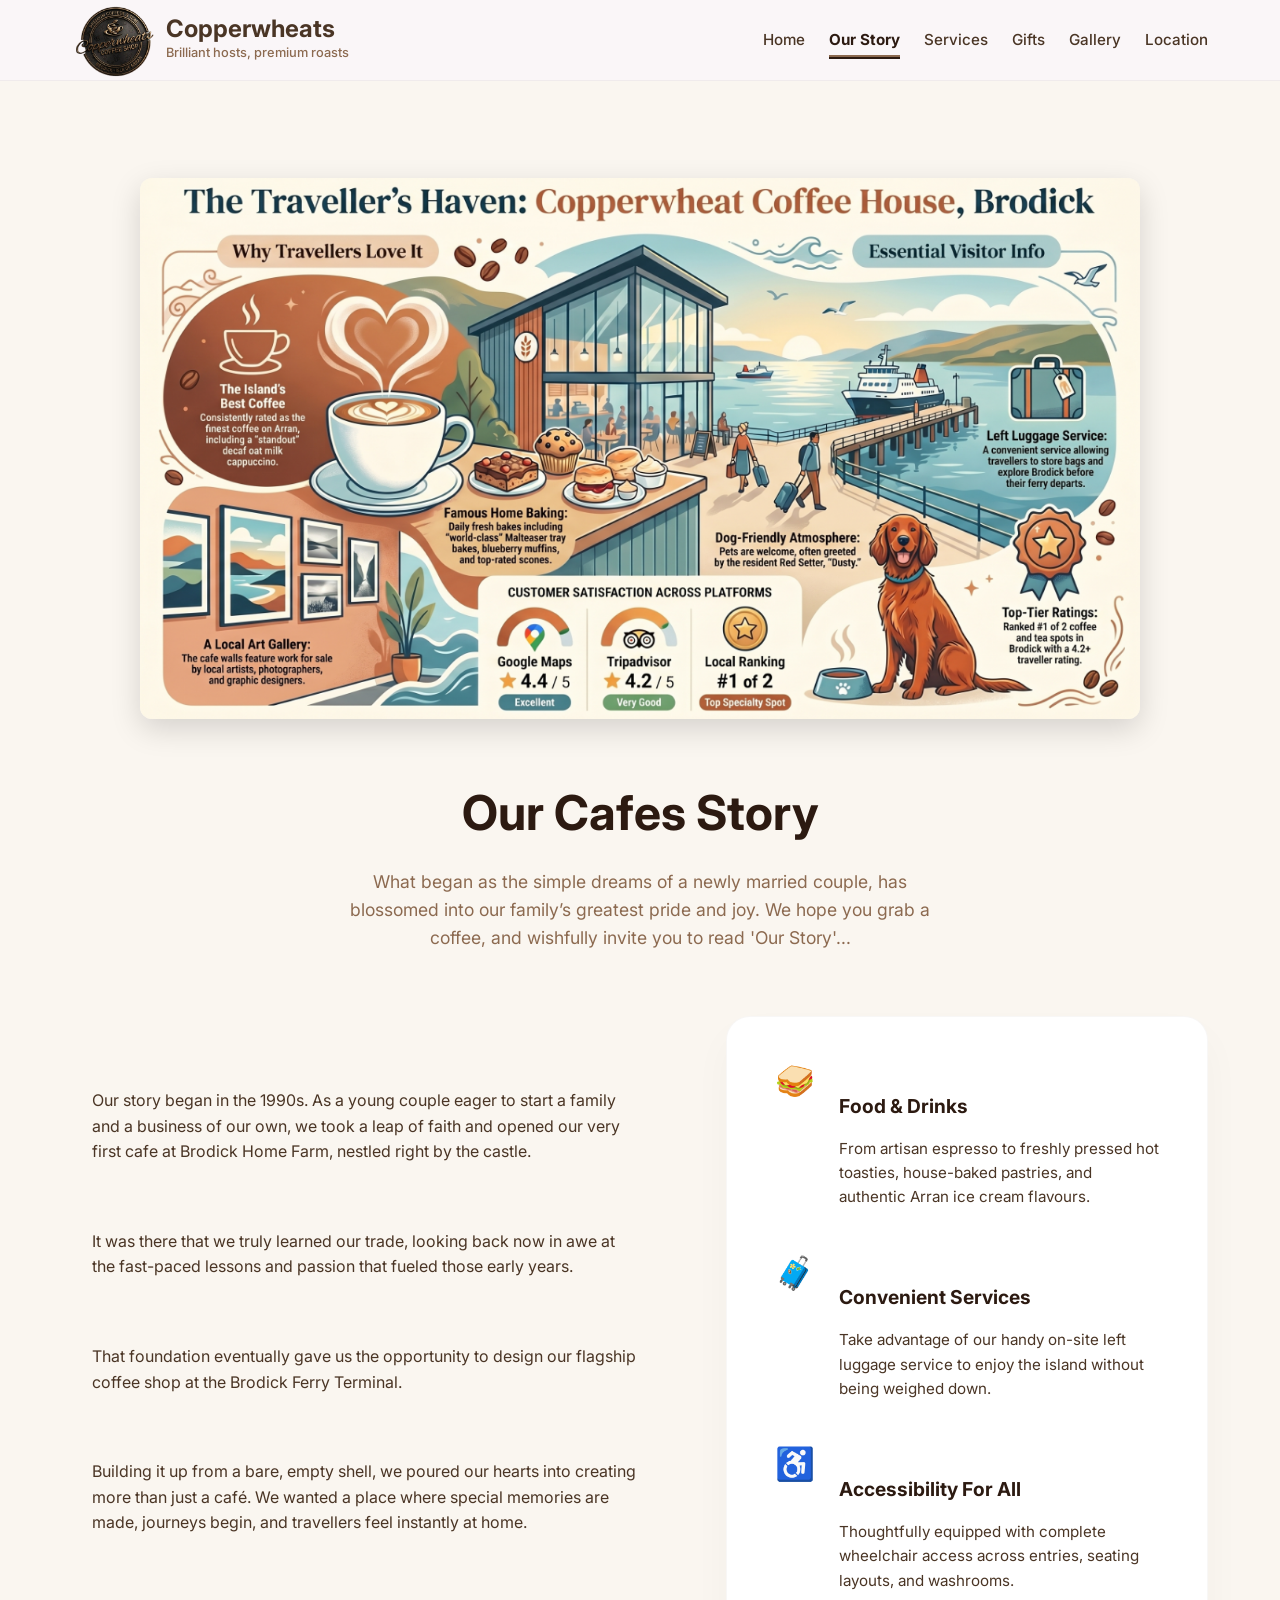
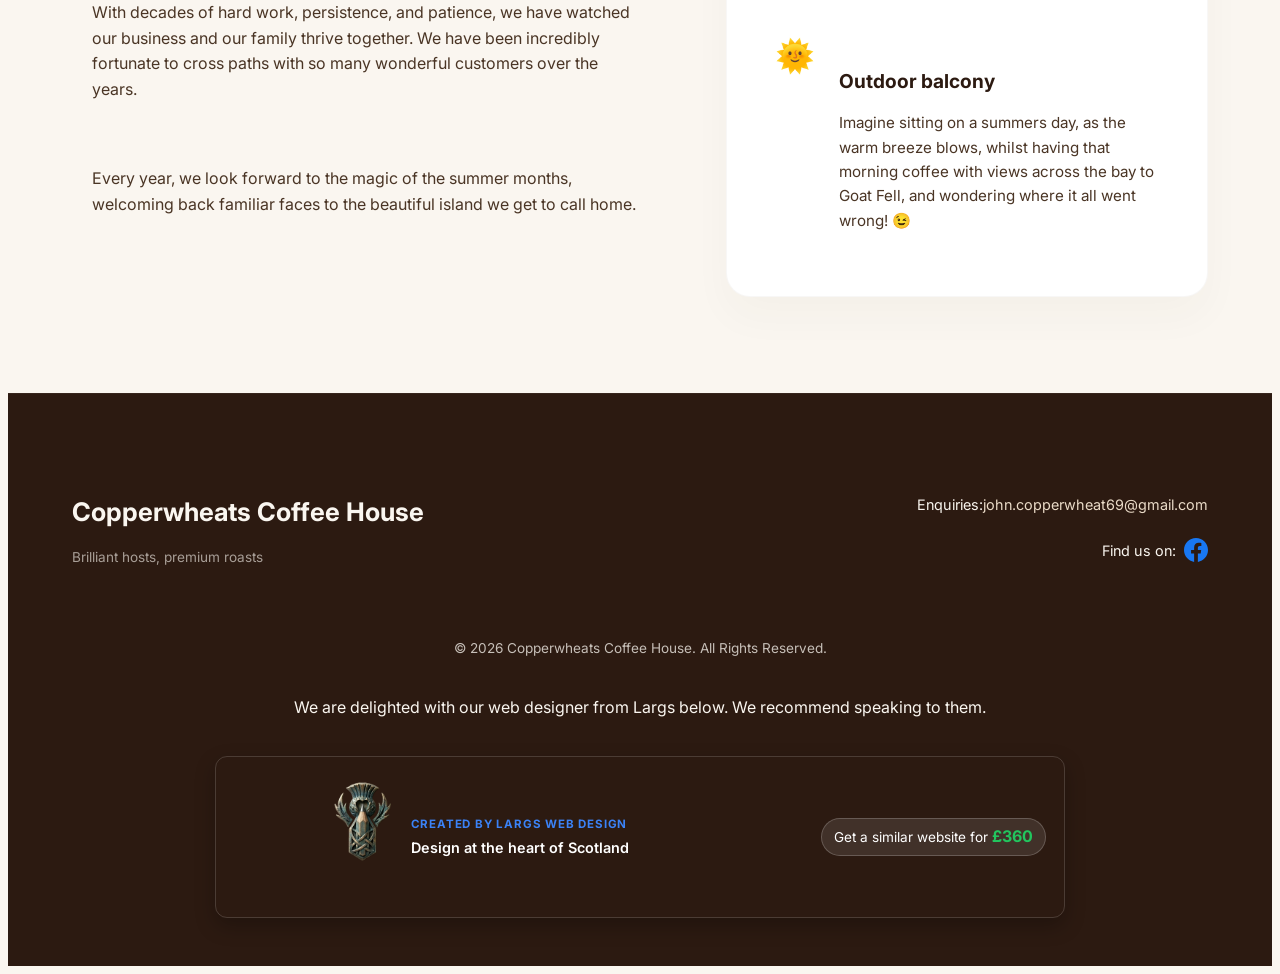
==== about/index.html @ 6885712d "Floating Button" ====
<!DOCTYPE html><html lang="en"><head><!-- Google Tag Manager (gtag.js) --><script async src="https://www.googletagmanager.com/gtag/js?id=G-T9F1HF99BM"></script><script>
        window.dataLayer = window.dataLayer || [];
        function gtag(){dataLayer.push(arguments);}
        gtag('js', new Date());
        gtag('config', 'G-T9F1HF99BM');
      </script><meta charset="UTF-8"><meta name="viewport" content="width=device-width, initial-scale=1.0"><!-- Asset Preloading & Favicons --><link rel="preload" href="/logo.png" as="image" type="image/png"><link rel="icon" type="image/png" href="/favicon.png" sizes="150x150"><link rel="apple-touch-icon" href="/favicon.png"><!-- Page Meta & Canonical Tag --><title>Our Cafes Story | Copperwheats</title><meta name="description" content="Our Cafes Story"><link rel="canonical" href="https://www.copperwheats.co.uk/about/"><!-- Fonts --><link rel="preconnect" href="https://fonts.googleapis.com"><link rel="preconnect" href="https://fonts.gstatic.com" crossorigin><link href="https://fonts.googleapis.com/css2?family=Cormorant+Garamond:wght@600;700&family=Plus+Jakarta+Sans:wght@300;400;500;600;700&family=Inter:wght@400;500;700&display=swap" rel="stylesheet"><!-- SEO JSON-LD Schema (Rendered as static raw script tag) --><script type="application/ld+json">{"@context":"https://schema.org","@type":"CafeOrCoffeeShop","name":"Copperwheats Coffee House","description":"Our Cafes Story","url":"https://www.copperwheats.co.uk","telephone":"+44 1770 303522","image":"https://www.copperwheats.co.uk/images/Shopfront.jpg","servesCuisine":["Coffee","Cafe","Tea","Green Tea","Herbal Tea","Muffins","Pastries","Bakery","Ice Cream","Sandwiches","Toasties","Light Bites","Scottish","British","Vegetarian options","Gluten-free options","Vegan options"],"priceRange":"£","areaServed":[{"@type":"City","name":"Isle of Arran"},{"@type":"City","name":"Brodick"},{"@type":"City","name":"Lamlash"},{"@type":"City","name":"Whiting Bay"},{"@type":"City","name":"Lochranza"},{"@type":"City","name":"Kilmory"},{"@type":"City","name":"Blackwaterfoot"},{"@type":"City","name":"Corrie"},{"@type":"City","name":"Sannox"},{"@type":"City","name":"Pirnmill"},{"@type":"City","name":"Catacol"},{"@type":"City","name":"Machrie"},{"@type":"City","name":"Sliddery"},{"@type":"City","name":"Kildonan"},{"@type":"City","name":"Shiskine"}],"address":{"@type":"PostalAddress","streetAddress":"The Pier, Brodick, Isle of Arran","addressLocality":"Brodick","addressRegion":"Isle of Arran","postalCode":"KA27 8AX","addressCountry":"GB"},"geo":{"@type":"GeoCoordinates","latitude":55.5772,"longitude":-5.1385},"openingHoursSpecification":[{"@type":"OpeningHoursSpecification","dayOfWeek":"Monday","opens":"10:00","closes":"16:30"},{"@type":"OpeningHoursSpecification","dayOfWeek":"Tuesday","opens":"10:00","closes":"16:30"},{"@type":"OpeningHoursSpecification","dayOfWeek":"Wednesday","opens":"10:00","closes":"16:30"},{"@type":"OpeningHoursSpecification","dayOfWeek":"Thursday","opens":"10:00","closes":"16:30"},{"@type":"OpeningHoursSpecification","dayOfWeek":"Friday","opens":"10:00","closes":"16:30"},{"@type":"OpeningHoursSpecification","dayOfWeek":"Saturday","opens":"10:00","closes":"16:30"},{"@type":"OpeningHoursSpecification","dayOfWeek":"Sunday","opens":"10:00","closes":"16:30"}],"sameAs":["https://www.google.com/maps/place/?q=place_id:ChIJsR7E-07viUgRKh1IqQQ9mAc","https://www.facebook.com/Copperwheats","https://www.tripadvisor.co.uk/Restaurant_Review-g551754-d3649538-Reviews-Copperwheat_Coffee_House-Brodick_Isle_of_Arran_Scotland.html"]}</script><!-- Astro serves public/scripts/comparison-slider.js at /scripts/comparison-slider.js --><script src="/scripts/comparison-slider.js" defer></script><link rel="stylesheet" href="/_astro/BaseLayout.DTYjqlkB.css"></head><body><!-- Encapsulated Header Component --><!-- GLOBAL HEADER --><header class="header-sticky" data-astro-cid-nen7h5rs><div class="container nav-container" data-astro-cid-nen7h5rs><a href="/" class="brand-logo" data-target="home" style="display: inline-flex !important; align-items: center !important; gap: 55px !important; text-decoration: none !important;" data-astro-cid-nen7h5rs><img id="nav-logo-image" src="/logo.png" alt="Copperwheats Coffee House" title="Copperwheats Coffee House Logo" style="display: block !important; position: static !important; height: 5em; width: auto; object-fit: contain; margin: 0 !important;" data-astro-cid-nen7h5rs><div class="logo-text" style="position: static !important; display: flex !important; flex-direction: column !important;" data-astro-cid-nen7h5rs><span id="lbl-logo-main" data-astro-cid-nen7h5rs>Copperwheats</span><span id="lbl-logo-sub" data-astro-cid-nen7h5rs>Brilliant hosts, premium roasts</span></div></a><!-- Mobile Hamburger Toggle Button --><button id="menu-toggle" aria-label="Toggle Navigation Menu" aria-expanded="false" class="mobile-menu-btn" data-astro-cid-nen7h5rs><span class="bar" data-astro-cid-nen7h5rs></span><span class="bar" data-astro-cid-nen7h5rs></span><span class="bar" data-astro-cid-nen7h5rs></span></button><!-- Navigation Drawer --><div id="nav-wrapper" class="nav-drawer-wrapper" data-astro-cid-nen7h5rs><nav aria-label="Main Navigation" data-astro-cid-c75fxstf><ul class="nav-list" data-astro-cid-c75fxstf><li data-astro-cid-c75fxstf><a href="/" class="nav-link" data-astro-cid-c75fxstf>Home</a></li><li data-astro-cid-c75fxstf><a href="/about" class="nav-link active" aria-current="page" data-astro-cid-c75fxstf>Our Story</a></li><li data-astro-cid-c75fxstf><a href="/services" class="nav-link" data-astro-cid-c75fxstf>Services</a></li><li data-astro-cid-c75fxstf><a href="/gifts" class="nav-link" data-astro-cid-c75fxstf>Gifts</a></li><li data-astro-cid-c75fxstf><a href="/gallery" class="nav-link" data-astro-cid-c75fxstf>Gallery</a></li><li data-astro-cid-c75fxstf><a href="/contact" class="nav-link" data-astro-cid-c75fxstf>Location</a></li></ul></nav></div></div></header><script type="module">var e=document.getElementById(`menu-toggle`),t=document.getElementById(`nav-wrapper`);e?.addEventListener(`click`,()=>{let n=e.getAttribute(`aria-expanded`)===`true`;e.setAttribute(`aria-expanded`,(!n).toString()),t?.classList.toggle(`is-open`),e.classList.toggle(`is-active`)});</script><!-- PAGE MAIN CONTENT --><main><main class="container"><section id="section-about"><div class="nav-buffer"></div><!-- 1. Storyboard Media Box (Controlled by feature toggle) --><div class="about-static-media-box" style="width: 100%; padding: 2rem 0 0 0; text-align: center;"><div class="about-image-wrapper" style="margin: 0 auto 0 auto !important; max-width: 1000px !important; width: 90% !important;"><img src="/images/Storyboard.png" alt="Storyboard of business" style="display: block !important; width: 100% !important; height: auto !important; border-radius: 12px !important; box-shadow: 0 10px 30px rgba(0,0,0,0.15) !important; object-fit: cover !important;"></div></div><!-- 2. Story Content & Features Grid --><section class="container section-padding" style="padding-top: 1rem !important;"><div class="text-center"><h2 class="section-title" id="lbl-about-title">Our Cafes Story</h2><p class="section-subtitle" id="lbl-about-subtitle">What began as the simple dreams of a newly married couple, has blossomed into our family’s greatest pride and joy. We hope you grab a coffee, and wishfully invite you to read &#39;Our Story&#39;...</p></div><div class="about-layout"><!-- Story Paragraphs rendered directly at build time --><div class="about-story" id="container-about-paragraphs"><p class="about-p">Our story began in the 1990s. As a young couple eager to start a family and a business of our own, we took a leap of faith and opened our very first cafe at Brodick Home Farm, nestled right by the castle.</p><p class="about-p">It was there that we truly learned our trade, looking back now in awe at the fast-paced lessons and passion that fueled those early years.</p><p class="about-p">That foundation eventually gave us the opportunity to design our flagship coffee shop at the Brodick Ferry Terminal.</p><p class="about-p">Building it up from a bare, empty shell, we poured our hearts into creating more than just a café. We wanted a place where special memories are made, journeys begin, and travellers feel instantly at home.</p><p class="about-p">With decades of hard work, persistence, and patience, we have watched our business and our family thrive together. We have been incredibly fortunate to cross paths with so many wonderful customers over the years.</p><p class="about-p">Every year, we look forward to the magic of the summer months, welcoming back familiar faces to the beautiful island we get to call home.</p></div><!-- Feature Cards rendered directly at build time --><div class="features-box" id="container-about-features"><div class="feature-row"><span class="feature-badge">🥪</span><div class="feature-info"><h4>Food &amp; Drinks</h4><p>From artisan espresso to freshly pressed hot toasties, house-baked pastries, and authentic Arran ice cream flavours.</p></div></div><div class="feature-row"><span class="feature-badge">🧳</span><div class="feature-info"><h4>Convenient Services</h4><p>Take advantage of our handy on-site left luggage service to enjoy the island without being weighed down.</p></div></div><div class="feature-row"><span class="feature-badge">♿</span><div class="feature-info"><h4>Accessibility For All</h4><p>Thoughtfully equipped with complete wheelchair access across entries, seating layouts, and washrooms.</p></div></div><div class="feature-row"><span class="feature-badge">🌞</span><div class="feature-info"><h4>Outdoor balcony</h4><p>Imagine sitting on a summers day, as the warm breeze blows, whilst having that morning coffee with views across the bay to Goat Fell, and wondering where it all went wrong! 😉</p></div></div></div></div></section></section></main></main><!-- GLOBAL FOOTER --><footer class="footer"><div class="container"><!-- Client Footer Section --><div class="footer-grid"><div class="footer-brand"><h4 id="lbl-footer-name">Copperwheats Coffee House</h4><p id="lbl-footer-tagline">Brilliant hosts, premium roasts</p></div><div class="footer-meta"><p>Enquiries:<a href="mailto:john.copperwheat69@gmail.com" id="lbl-footer-email-link">john.copperwheat69@gmail.com</a></p><div class="social-links"><span>Find us on:</span><a href="https://www.facebook.com/Copperwheats" target="_blank" rel="noopener noreferrer" aria-label="Visit Copperwheats on Facebook"><svg xmlns="http://www.w3.org/2000/svg" width="24" height="24" viewBox="0 0 24 24" fill="#1877F2"><path d="M24 12.073c0-6.627-5.373-12-12-12s-12 5.373-12 12c0 5.99 4.388 10.954 10.125 11.854v-8.385H7.078v-3.47h3.047V9.43c0-3.007 1.792-4.669 4.533-4.669 1.312 0 2.686.235 2.686.235v2.953H15.83c-1.491 0-1.956.925-1.956 1.874v2.25h3.328l-.532 3.47h-2.796v8.385C19.612 23.027 24 18.062 24 12.073z"></path></svg></a></div></div></div><!-- Largs Web Design Ad Banner & Copyright Section --><div class="footer-ad-container" id="lbl-footer-copyright"><div class="footer-copyright-text">&copy; 2026 Copperwheats Coffee House. All Rights Reserved.</div><p>We are delighted with our web designer from Largs below. We recommend speaking to them.</p><div class="largs-ad-banner"><a href="https://www.largswebdesign.co.uk" target="_blank" rel="noopener noreferrer" class="largs-ad-link"><!-- Largs Web Design Logo --><img src="/images/largs-web-design-logo.png" alt="Largs Web Design Logo" class="largs-logo"><div class="largs-ad-text"><span class="largs-tag">Created by Largs Web Design</span><span class="largs-title">Design at the heart of Scotland</span></div><div class="largs-action-group"><div class="largs-price-tag">Get a similar website for <strong>£360</strong></div></div></a></div></div></div></footer><!-- Pinned floating call button --><a id="floating-cta-button" href="https://www.google.com/maps/dir/?api=1&amp;destination=Copperwheats%20Coffee%20House&amp;destination_place_id=ChIJsR7E-07viUgRKh1IqQQ9mAc" class="floating-cta-btn hide-at-top" target="_blank" rel="noopener noreferrer" style="--btn-bg: #8C6A50; --btn-hover: #4A3525; --btn-opacity: 0.5;" data-astro-cid-67ubvuye><svg class="directions-icon" viewBox="0 0 24 24" width="20" height="20" fill="currentColor" data-astro-cid-67ubvuye><path d="M22.43 10.59l-9.01-9.01c-.78-.78-2.05-.78-2.83 0l-9.01 9.01c-.78.78-.78 2.05 0 2.83l9.01 9.01c.78.78 2.05.78 2.83 0l9.01-9.01c.79-.78.79-2.05 0-2.83zm-8.93 2.91v-2.5h-4v3h-2v-4c0-.55.45-1 1-1h5v-2.5l3.5 3.5-3.5 3.5z" data-astro-cid-67ubvuye></path></svg><span data-astro-cid-67ubvuye>Get Directions</span></a><script type="module">var e=document.getElementById(`floating-cta-button`);e&&window.addEventListener(`scroll`,()=>{window.scrollY<120?e.classList.add(`is-hidden`):e.classList.remove(`is-hidden`)},{passive:!0});</script></body></html>
---- _astro/BaseLayout.DTYjqlkB.css ----
.nav-list[data-astro-cid-c75fxstf]{gap:1.5rem;margin:0;padding:0;list-style:none;display:flex}.nav-link[data-astro-cid-c75fxstf].active{border-bottom:2px solid;font-weight:700}.mobile-menu-btn[data-astro-cid-nen7h5rs]{display:none}@media (width<=768px){.nav-container[data-astro-cid-nen7h5rs]{flex-direction:row!important;justify-content:space-between!important;align-items:flex-start!important;padding:.75rem 1rem!important;display:flex!important;position:relative!important}.brand-logo[data-astro-cid-nen7h5rs]{gap:15px!important;padding-right:40px!important}#nav-logo-image[data-astro-cid-nen7h5rs]{height:4em!important}.logo-text[data-astro-cid-nen7h5rs] #lbl-logo-sub[data-astro-cid-nen7h5rs]{opacity:.8;margin-top:2px;font-size:.85rem!important;display:block!important}.mobile-menu-btn[data-astro-cid-nen7h5rs]{cursor:pointer;z-index:1002;background:0 0;border:none;flex-direction:column;justify-content:space-between;width:28px;height:20px;padding:0;display:flex;position:absolute;top:1rem;right:1rem}.mobile-menu-btn[data-astro-cid-nen7h5rs] .bar[data-astro-cid-nen7h5rs]{background-color:#4a3525;border-radius:2px;width:100%;height:3px;transition:all .3s ease-in-out}.mobile-menu-btn[data-astro-cid-nen7h5rs].is-active .bar[data-astro-cid-nen7h5rs]:first-child{transform:translateY(8.5px)rotate(45deg)}.mobile-menu-btn[data-astro-cid-nen7h5rs].is-active .bar[data-astro-cid-nen7h5rs]:nth-child(2){opacity:0}.mobile-menu-btn[data-astro-cid-nen7h5rs].is-active .bar[data-astro-cid-nen7h5rs]:nth-child(3){transform:translateY(-8.5px)rotate(-45deg)}.nav-drawer-wrapper[data-astro-cid-nen7h5rs]{z-index:1001;background-color:#faf6fa;width:max-content;min-width:fit-content;max-width:80vw;height:100vh;padding:80px 2.5rem 2rem 2rem;transition:right .3s ease-in-out;position:fixed;top:0;right:-100%;box-shadow:-4px 0 15px #00000026}.nav-drawer-wrapper[data-astro-cid-nen7h5rs].is-open{right:0}.nav-drawer-wrapper[data-astro-cid-nen7h5rs] nav,.nav-drawer-wrapper[data-astro-cid-nen7h5rs] ul,.nav-drawer-wrapper[data-astro-cid-nen7h5rs] .nav-links{flex-direction:column!important;align-items:flex-start!important;gap:1.5rem!important;width:100%!important;display:flex!important}.nav-drawer-wrapper[data-astro-cid-nen7h5rs] a{color:#1a1a1a!important;font-size:1.15rem!important;text-decoration:none!important}}.floating-cta-btn[data-astro-cid-67ubvuye],.floating-cta-btn[data-astro-cid-67ubvuye]:visited,.floating-cta-btn[data-astro-cid-67ubvuye]:focus,.floating-cta-btn[data-astro-cid-67ubvuye]:active{opacity:var(--btn-opacity,.9);-webkit-backdrop-filter:blur(8px);border-radius:9999px;align-items:center;gap:.5rem;padding:.75rem 1.25rem;font-family:inherit;font-size:.95rem;font-weight:700;transition:opacity .3s,transform .25s,background-color .25s;display:inline-flex;box-shadow:0 10px 25px -5px #0000004d;z-index:9999!important;background-color:var(--btn-bg,#002b49)!important;color:#fff!important;outline:none!important;text-decoration:none!important;position:fixed!important;bottom:1.5rem!important;right:1.5rem!important}.floating-cta-btn[data-astro-cid-67ubvuye]:hover{transform:translateY(-2px)scale(1.03);box-shadow:0 14px 28px -5px #0006;background-color:var(--btn-hover,#0284c7)!important;opacity:1!important}.floating-cta-btn[data-astro-cid-67ubvuye].is-hidden{pointer-events:none;transform:translateY(10px);opacity:0!important}.floating-cta-btn[data-astro-cid-67ubvuye] svg[data-astro-cid-67ubvuye]{flex-shrink:0;display:block}:root{--color-primary:#8c6a50;--color-primary-dark:#4a3525;--color-primary-light:#faf6f0;--color-text-main:#2c1a11;--color-neutral-mid:#eadbc8;--color-white:#fff;--color-accent:#f1c40f;--font-display:"Inter", sans-serif;--font-body:"Inter", sans-serif;--transition-smooth:all .4s cubic-bezier(.16, 1, .3, 1);--max-width:1200px}*,:before,:after{box-sizing:border-box}html,body{scroll-behavior:smooth;background-color:var(--color-primary-light);color:var(--color-text-main);font-family:var(--font-body);line-height:1.6;overflow-x:hidden}.container{max-width:var(--max-width);margin:0 auto;padding:0 2rem}main.container{padding-top:3rem}.section-padding{padding:6rem 0}.text-center{text-align:center}.section-title,.page-title{font-family:var(--font-display);color:var(--color-text-main);margin-bottom:1rem;font-size:3rem;font-weight:700}.section-subtitle{color:var(--color-primary);max-width:600px;margin:0 auto 4rem;font-size:1.1rem;font-weight:400}.btn{transition:var(--transition-smooth);cursor:pointer;border:none;border-radius:50px;justify-content:center;align-items:center;gap:.5rem;padding:1rem 2.25rem;font-size:.95rem;font-weight:600;text-decoration:none;display:inline-flex}.btn-primary{background-color:var(--color-text-main);color:var(--color-primary-light)}.btn-primary:hover{background-color:var(--color-primary);transform:translateY(-2px);box-shadow:0 10px 20px #4a352526}.btn-secondary{color:var(--color-text-main);border:2px solid var(--color-text-main);background-color:#0000}.btn-secondary:hover{background-color:var(--color-text-main);color:var(--color-primary-light);transform:translateY(-2px)}main-section{opacity:1!important;visibility:visible!important;display:block!important}main-section.active{opacity:1;display:block;transform:translateY(0)}.brand-logo{flex-direction:row!important;flex-shrink:0!important;align-items:center!important;gap:0!important;text-decoration:none!important;display:flex!important}.logo-text{text-transform:none!important;text-align:left!important;white-space:nowrap!important;flex-direction:column!important;flex-shrink:0!important;margin-left:-45px!important;display:flex!important}#lbl-logo-main{color:var(--color-primary-dark)!important;text-transform:none!important;font-family:Inter,sans-serif!important;font-size:1.5rem!important;font-weight:700!important;line-height:1.1!important}#lbl-logo-sub{color:var(--color-primary)!important;text-transform:none!important;margin-top:1px!important;font-family:Inter,sans-serif!important;font-size:.8rem!important;font-weight:500!important}.header-sticky{-webkit-backdrop-filter:blur(12px);z-index:1000;transition:var(--transition-smooth);background-color:#faf6fad9;border-bottom:1px solid #4a35250f;position:fixed;top:0;left:0;right:0}.nav-container{width:100%;flex-direction:row!important;justify-content:space-between!important;align-items:center!important;display:flex!important}.nav-menu{gap:20px;margin:0;padding:0;list-style:none;flex-wrap:nowrap!important;display:flex!important;overflow:hidden!important}.nav-link{color:var(--color-primary-dark);transition:var(--transition-smooth);padding:.5rem 0;font-size:.95rem;font-weight:500;text-decoration:none;position:relative}.nav-link:hover{color:var(--color-text-main)}.nav-link:after{content:"";background-color:var(--color-primary);width:0;height:2px;transition:var(--transition-smooth);position:absolute;bottom:0;left:0}.nav-link.active{color:var(--color-text-main);font-weight:600}.nav-link.active:after{width:100%}.hero-section{color:var(--color-white);background-position:50%;background-repeat:no-repeat;background-size:cover;align-items:center;display:flex;position:relative;overflow:hidden;box-sizing:border-box!important;height:100vh!important;min-height:0!important;max-height:100vh!important;margin:0!important;padding-top:90px!important;padding-bottom:20px!important}.hero-bg-secondary{opacity:0;z-index:1;background-position:50%;background-repeat:no-repeat;background-size:cover;width:100%;height:100%;transition:opacity 1.5s ease-in-out;position:absolute;top:0;left:0}@keyframes heroFadeLoop{0%{opacity:1;filter:brightness()}8%{opacity:.1;filter:brightness(.6)}20%{opacity:1;filter:brightness()}to{opacity:1;filter:brightness()}}.hero-content{opacity:1;transition:opacity 1s ease-in-out,transform 1s ease-in-out}.hero-content.fade-out{transform:translateY(-30px);opacity:0!important}.hero-logo-box{-webkit-backdrop-filter:blur(8px);background:#ffffff14;border:1px solid #fff3;border-radius:50px;align-items:center;gap:1rem;margin-bottom:2rem;padding:.75rem 1.5rem;display:inline-flex}.hero-logo-box .logo-text{color:var(--color-white)}.hero-logo-box .logo-text span{color:var(--color-neutral-mid)}.hero-title{font-family:var(--font-display);color:var(--color-white);letter-spacing:-.02em;margin-bottom:1.5rem;font-size:clamp(2.5rem,6vw,4.5rem);font-weight:700;line-height:1.1}.hero-desc{font-family:var(--font-sans);color:#fffc;max-width:650px;margin:0 auto 2.5rem;font-size:clamp(1.1rem,2vw,1.35rem);font-weight:300;line-height:1.6}.hero-actions{gap:1rem;display:flex}.hero-actions .btn-secondary{color:var(--color-white);border-color:var(--color-white)}.hero-actions .btn-secondary:hover{background-color:var(--color-white);color:var(--color-text-main)}.quick-highlights{background-color:var(--color-neutral-mid);padding:3rem 0}.highlights-grid{grid-template-columns:repeat(3,1fr);gap:3rem;display:grid}.highlight-item{align-items:flex-start;gap:1rem;display:flex}.highlight-icon{background:var(--color-white);color:var(--color-text-main);border-radius:12px;justify-content:center;align-items:center;padding:.75rem;display:flex;box-shadow:0 4px 10px #4a35250d}.highlight-text h4{color:var(--color-text-main);margin-bottom:.25rem;font-size:1.1rem}.highlight-text p{color:var(--color-primary-dark);font-size:.9rem}.reviews-section{background-color:var(--color-white);padding:6rem 0}.google-summary-badge{background:var(--color-primary-light);border:1px solid #4a35250d;border-radius:50px;align-items:center;gap:.75rem;margin-bottom:1.5rem;padding:.75rem 1.5rem;display:inline-flex}.google-g-icon{width:20px;height:20px}.reviews-rating-stars{color:var(--color-accent);letter-spacing:2px;font-weight:700}.reviews-grid{grid-template-columns:repeat(3,1fr);gap:2rem;margin-top:2rem;display:grid}.review-card{background:var(--color-primary-light);transition:var(--transition-smooth);border:1px solid #4a35250a;border-radius:20px;flex-direction:column;justify-content:space-between;padding:2rem;display:flex}.review-card:hover{transform:translateY(-4px);box-shadow:0 15px 30px #4a35250a}.review-header{justify-content:space-between;align-items:center;margin-bottom:1rem;display:flex}.reviewer-info{align-items:center;gap:.75rem;display:flex}.reviewer-avatar{background:var(--color-neutral-mid);width:40px;height:40px;color:var(--color-text-main);border-radius:50%;justify-content:center;align-items:center;font-size:.9rem;font-weight:700;display:flex}.reviewer-name{font-size:.95rem;font-weight:600}.reviewer-meta{color:var(--color-primary);font-size:.75rem}.review-text{color:var(--color-primary-dark);font-size:.95rem;font-style:italic;line-height:1.5}.about-layout{grid-template-columns:1.1fr .9fr;align-items:center;gap:4rem;display:grid}.about-story{padding-right:2rem}.about-story h3{font-family:var(--font-display);margin-bottom:1.5rem;font-size:2.5rem}#container-about-paragraphs{flex-direction:column!important;gap:1.5rem!important;max-width:750px!important;margin:0 auto!important;padding:0 20px!important;display:flex!important}.about-p{color:var(--color-primary-dark);margin-bottom:1.5rem}.features-box{background-color:var(--color-white);border:1px solid #4a35250a;border-radius:24px;padding:3rem;box-shadow:0 20px 40px #4a352508}.feature-row{gap:1.5rem;margin-bottom:2rem;display:flex}.feature-row:last-child{margin-bottom:0}.feature-badge{font-size:2rem;line-height:1}.feature-info h4{color:var(--color-text-main);margin-bottom:.5rem;font-size:1.2rem}.feature-info p{color:var(--color-primary-dark);font-size:.95rem}.services-grid{grid-template-columns:repeat(4,1fr);gap:2rem;display:grid}.service-card{background-color:var(--color-white);text-align:center;transition:var(--transition-smooth);border:1px solid #4a352508;border-radius:20px;padding:2.5rem 2rem;position:relative;overflow:hidden}.service-card:before{content:"";background-color:var(--color-neutral-mid);width:100%;height:4px;transition:var(--transition-smooth);position:absolute;top:0;left:0}.service-card:hover{transform:translateY(-8px);box-shadow:0 20px 30px #4a35250f}.service-card:hover:before{background-color:var(--color-primary)}.service-emoji{transition:var(--transition-smooth);margin-bottom:1.5rem;font-size:3rem;display:inline-block}.service-card:hover .service-emoji{transform:scale(1.15)rotate(5deg)}.service-card h3{color:var(--color-text-main);font-size:1.25rem;font-weight:600}.contact-card{background-color:var(--color-white);text-align:center;border:1px solid #4a352505;border-radius:32px;max-width:700px;margin:0 auto;padding:4rem;box-shadow:0 30px 60px #4a35250a}.contact-icon-wrap{background-color:var(--color-primary-light);width:80px;height:80px;color:var(--color-primary);border-radius:50%;justify-content:center;align-items:center;margin:0 auto 2rem;display:flex}.contact-card h3{font-family:var(--font-display);margin-bottom:1rem;font-size:2.5rem}.contact-card p{color:var(--color-primary-dark);max-width:480px;margin:0 auto 2.5rem;font-size:1.05rem}.info-strip{border-top:1px solid #4a352514;justify-content:center;gap:3rem;margin-top:3rem;padding-top:2.5rem;display:flex}.info-chunk h5{text-transform:uppercase;letter-spacing:1px;color:var(--color-primary);margin-bottom:.25rem;font-size:.85rem}.info-chunk p{color:var(--color-text-main);margin:0;font-size:1rem;font-weight:500}.contact-grid-container{grid-template-columns:1fr 1fr;align-items:start;gap:2.5rem;max-width:1200px;margin:2rem auto 0;padding:0 1.5rem;display:grid}.contact-details-col,.contact-map-col{flex-direction:column;gap:1rem;display:flex}.directions-btn{justify-content:center;align-items:center;gap:.5rem;width:100%;margin-top:.5rem;padding:.75rem 1rem;text-decoration:none;display:inline-flex}.contact-item{margin-bottom:1rem;font-size:1.1rem}.footer{background-color:var(--color-text-main);color:var(--color-primary-light);border-top:1px solid #ffffff0d;margin-top:auto;padding:4rem 0 3rem}.footer-grid{justify-content:space-between;align-items:center;margin-bottom:2.5rem;display:flex;border-bottom:none!important;padding-bottom:0!important}.footer-brand h4{font-family:var(--font-display);margin-bottom:.25rem;font-size:1.6rem}.footer-brand p{opacity:.6;font-size:.85rem}.footer-meta{text-align:right;font-size:.9rem}.footer-meta a{color:var(--color-neutral-mid);transition:var(--transition-smooth);text-decoration:none}.footer-meta a:hover{color:var(--color-white)}.copyright{opacity:.4;text-align:center;font-size:.8rem}@keyframes fadeInStack{0%{opacity:0;transform:translateY(30px)}to{opacity:1;transform:translateY(0)}}.nav-buffer{width:100%;height:90px;display:block}.faq-section{box-sizing:border-box!important;background-color:#faf6f0!important;width:100%!important;padding:5rem 2rem!important;display:block!important}.faq-container{box-sizing:border-box!important;max-width:1050px!important;margin:0 auto!important;padding:0 1.5rem!important;display:block!important}.faq-container h2{text-align:center!important;color:#4a3b32!important;margin-top:0!important;margin-bottom:1rem!important;font-size:2.5rem!important}.faq-subtitle{color:#6e5d4f!important;text-align:center!important;max-width:600px!important;margin:0 auto 4rem!important;font-size:1.1rem!important;line-height:1.6!important}.faq-grid{text-align:left!important;grid-template-columns:1fr!important;align-items:start!important;gap:1.5rem!important;width:100%!important;display:grid!important}.faq-item{background:#fff!important;border:1px solid #6e5d4f0d!important;border-radius:12px!important;margin-bottom:0!important;transition:all .3s!important;display:block!important;overflow:hidden!important;box-shadow:0 4px 12px #00000008!important}.faq-question{color:#4a3b32!important;cursor:pointer!important;user-select:none!important;justify-content:space-between!important;align-items:center!important;padding:1.5rem!important;font-size:1.15rem!important;font-weight:600!important;list-style:none!important;display:flex!important}.faq-question::-webkit-details-marker{display:none!important}.faq-answer-content{border-top:1px solid #6e5d4f08!important;padding:0 1.5rem 1.5rem!important;display:block!important}.faq-answer{color:#555!important;margin:0!important;font-size:1rem!important;line-height:1.6!important}.faq-icon{color:#8c6a50!important;padding-left:1rem!important;font-size:1rem!important;transition:transform .3s!important}.faq-item[open]{border-color:#8c6a5033!important;box-shadow:0 6px 16px #8c6a5014!important}.faq-item[open] .faq-icon{color:#2c1a11!important;transform:rotate(45deg)!important}.contact-details-col a.btn{text-align:center!important;justify-content:center!important}.contact-details-col a.btn-tripadvisor:hover{color:#000!important;background-color:#2bc48c!important;border-color:#2bc48c!important}.service-card{pointer-events:none;cursor:default!important;transition:none!important;transform:none!important;box-shadow:0 4px 6px -1px #0000000d,0 2px 4px -1px #00000008!important}.contact-map-col{flex-direction:column;gap:12px;width:100%;display:flex}.directions-btn{box-sizing:border-box;justify-content:center;align-items:center;gap:8px;width:100%;padding:12px 16px;display:flex}.footer-ad-container{border-top:1px solid #ffffff26;flex-direction:column;align-items:center;gap:1.2rem;margin-top:2rem;padding-top:1.5rem;display:flex}.footer-copyright-text{opacity:.75;font-size:.85rem}.largs-ad-banner{background:0 0;border:1px solid #ffffff26;border-radius:12px;width:100%;max-width:850px;padding:10px 18px;transition:transform .25s,box-shadow .25s;box-shadow:0 8px 20px #00000040}.largs-ad-banner:hover{transform:translateY(-2px);box-shadow:0 12px 28px #00000059}.largs-ad-link{color:#fff;flex-wrap:wrap;justify-content:space-between;align-items:center;gap:0;text-decoration:none;display:flex}.largs-logo{object-fit:contain;width:auto;height:140px;margin-bottom:0;margin-right:-80px;display:block}.largs-ad-banner:hover .largs-logo{transform:scale(1.15)}.largs-ad-text{flex-direction:column;flex:1;min-width:180px;margin-top:0;padding-top:0;display:flex}.largs-tag{text-transform:uppercase;letter-spacing:.8px;color:#3b82f6;margin-bottom:2px;font-size:.72rem;font-weight:700}.largs-title{margin-top:0;font-size:.9rem;font-weight:600}.largs-price-tag{background:#ffffff1a;border:1px solid #fff3;border-radius:20px;padding:5px 12px;font-size:.85rem}.largs-price-tag strong{color:#22c55e;font-size:1rem}.largs-action-group{flex-direction:column;align-items:center;gap:6px;display:flex}.largs-btn{color:#fff;background:#2563eb;border-radius:6px;margin-top:2px;padding:6px 14px;font-size:.82rem;font-weight:600;transition:background .2s;display:inline-block}.largs-ad-banner:hover .largs-price-tag{background:#1d4ed8}.copyright,.footer-ad-container,#lbl-footer-copyright{border-top:none!important;border-bottom:none!important;padding-top:1rem!important}.gifts-grid{grid-template-columns:repeat(auto-fill,minmax(280px,1fr));gap:2rem;margin-top:2rem;display:grid}.gift-card{background:var(--color-white);border:1px solid #4a35250f;border-radius:16px;flex-direction:column;justify-content:space-between;transition:transform .3s,box-shadow .3s;display:flex;overflow:hidden;box-shadow:0 4px 12px #4a35250a}.gift-card:hover{transform:translateY(-5px);box-shadow:0 12px 24px #4a35251a}.gift-image-wrap{background-color:#fff;border-radius:8px 8px 0 0;justify-content:center;align-items:center;width:100%;height:250px;display:flex;position:relative;overflow:hidden}.img-badge-box{max-width:100%;max-height:100%;margin:0 auto;display:inline-block;position:relative}.gift-image{object-fit:contain;width:auto;max-width:100%;height:auto;max-height:250px;display:block}.gift-badge{z-index:5;background:var(--color-text-main);color:var(--color-primary-light);text-transform:uppercase;letter-spacing:.3px;pointer-events:none;border-radius:30px;padding:4px 10px;font-size:.75rem;font-weight:700;position:absolute;top:8px;left:8px}.gift-card:hover .gift-image{transform:scale(1.06)}.gift-details{flex-direction:column;flex-grow:1;justify-content:space-between;padding:1.5rem;display:flex}.gift-title{font-family:var(--font-display);color:var(--color-text-main);margin-bottom:.5rem;font-size:1.4rem}.gift-desc{color:var(--color-primary-dark);margin-bottom:1.5rem;font-size:.9rem;line-height:1.4}.gift-footer{border-top:1px solid #4a352514;justify-content:space-between;align-items:center;padding-top:1rem;display:flex}.gift-price{color:var(--color-text-main);font-size:1.25rem;font-weight:700}.gift-buy-btn{border-radius:25px!important;padding:.6rem 1.25rem!important;font-size:.85rem!important}.image-modal{backdrop-filter:blur(5px);z-index:999999;cursor:pointer;background-color:#000000d9;justify-content:center;align-items:center;width:100vw;height:100vh;display:flex;position:fixed;top:0;left:0}.modal-content{object-fit:contain;cursor:default;border-radius:12px;width:70vw;max-width:85vw;height:auto;max-height:85vh;box-shadow:0 10px 30px #000000b3}.modal-close{color:var(--color-white);cursor:pointer;user-select:none;font-size:40px;font-weight:700;position:absolute;top:20px;right:35px}.modal-close:hover{color:#ddd}.reservation-modal-card{background:var(--color-white,#fff);border-radius:16px;width:90%;max-width:550px;padding:2rem;position:relative;box-shadow:0 10px 30px #0000004d}.modal-close-icon{cursor:pointer;color:var(--color-text-main,#222);background:0 0;border:none;font-size:28px;position:absolute;top:15px;right:20px}.modal-sub{color:#666;margin-bottom:1.5rem;font-size:.9rem}.form-group{flex-direction:column;gap:.3rem;margin-bottom:1rem;display:flex}.form-group label{color:var(--color-text-main,#222);font-size:.85rem;font-weight:600}.form-group input,.form-group textarea{border:1px solid #ddd;border-radius:8px;padding:.75rem;font-family:inherit}.modal-footer-summary{border-top:1px solid #eee;justify-content:space-between;align-items:center;margin-top:1.5rem;padding-top:1rem;display:flex}.success-box{text-align:left;background:#f9f9f9;border-radius:8px;margin:1.5rem 0;padding:1rem}#reservation-summary-bar{color:#222;z-index:99999;opacity:1;visibility:visible;background-color:#fff;border-radius:12px;width:90%;max-width:600px;padding:16px 24px;transition:opacity .3s,transform .3s,visibility .3s;display:block;position:fixed;bottom:20px;left:50%;transform:translate(-50%);box-shadow:0 10px 30px #00000040}#reservation-summary-bar.hidden{opacity:0;visibility:hidden;pointer-events:none;transform:translate(-50%,20px)}.reservation-bar-content{justify-content:space-between!important;align-items:center!important;gap:15px!important;display:flex!important}.reservation-info{align-items:center;gap:12px;display:flex}.reservation-badge{background-color:var(--color-text-main,#222);color:#fff;border-radius:50%;justify-content:center;align-items:center;width:32px;height:32px;font-size:.9rem;font-weight:700;display:flex}.reservation-text{flex-direction:column;display:flex}.reservation-title{color:var(--color-text-main,#222);font-size:.95rem}.reservation-subtitle{color:#666;font-size:.75rem}.reservation-actions{align-items:center;gap:15px;display:flex}.reservation-total-box{text-align:right}.total-label{text-transform:uppercase;color:#777;font-size:.7rem;display:block}.total-amount{color:var(--color-text-main,#222);font-size:1.15rem;font-weight:800}.reservation-items-preview{border-top:1px solid #eee;max-height:180px;margin-top:12px;padding-top:12px;overflow-y:auto}.reserved-list{margin:8px 0 0;padding:0;list-style:none}#reserved-items-list{margin:10px 0 0!important;padding:0!important;list-style:none!important}.reserved-item-row{border-bottom:1px solid #eee!important;justify-content:space-between!important;align-items:center!important;padding:6px 0!important;display:flex!important}.remove-item-btn{color:#d9534f;cursor:pointer;background:0 0;border:none;padding:0 5px;font-weight:700}#reservation-modal{z-index:100000}.gallery-grid{grid-template-columns:repeat(auto-fill,minmax(280px,1fr));gap:1.5rem;padding:2rem 0;display:grid}.gallery-item{background-color:var(--color-bg-main,#faf6f0);border-radius:8px;flex-direction:column;transition:transform .3s,box-shadow .3s;display:flex;position:relative;overflow:hidden;box-shadow:0 4px 10px #00000014}.gallery-item:hover{transform:translateY(-4px);box-shadow:0 8px 20px #00000026}.gallery-item:focus-visible{outline:3px solid var(--color-espresso,#4a3b32);outline-offset:3px}.gallery-item img{object-fit:cover;width:100%;height:250px;display:block}.gallery-caption{background-color:var(--color-bg-main,#faf6f0);color:var(--color-text-main,#2c1a11);text-align:center;flex:1;justify-content:center;align-items:center;padding:.75rem 1rem;font-weight:600;display:flex}.modal-overlay{z-index:1000;background-color:#000000d9;justify-content:center;align-items:center;width:100%;height:100%;padding:1rem;display:none;position:fixed;top:0;left:0}.modal-overlay.is-open{display:flex}.modal-content{background-color:var(--color-bg-main,#faf6f0);border-radius:8px;flex-direction:column;align-items:center;max-width:90vw;max-height:90vh;display:flex;position:relative;overflow:hidden;box-shadow:0 10px 30px #00000080}.modal-content img{object-fit:contain;max-width:100%;max-height:75vh;display:block}.modal-caption{color:var(--color-text-main,#2c1a11);text-align:center;margin:0;padding:1rem;font-weight:600}.modal-close{color:#fff;cursor:pointer;z-index:1010;background:#0009;border:none;border-radius:50%;width:40px;height:40px;font-size:2rem;line-height:1;transition:background .2s;position:absolute;top:10px;right:15px}.modal-close:hover{background:#000000e6}.prices-container{max-width:800px;margin:0 auto 3rem}.price-category{margin-bottom:2.5rem}.price-category-title{color:var(--color-darkNeutral,#4a3525);border-bottom:2px solid var(--color-lightNeutral,#eadbc8);margin-bottom:1.25rem;padding-bottom:.5rem;font-size:1.5rem}.price-items-list{flex-direction:column;gap:.25rem;display:flex}.price-item{border-radius:6px;justify-content:space-between;align-items:baseline;padding:.75rem;transition:background-color .2s;display:flex}.price-item:hover{background-color:#eadbc840}.price-item.is-favorite{border-left:4px solid var(--color-midNeutral,#8c6a50);background-color:#eadbc866}.price-item-header{color:var(--color-textDark,#2c1a11);align-items:center;gap:.5rem;font-weight:700;display:flex}.price-dots{border-bottom:2px dotted var(--color-midNeutral,#8c6a50);opacity:.4;flex:1;margin:0 .75rem}.price-value{color:var(--color-textDark,#2c1a11);font-size:1.1rem;font-weight:700}.price-item-description{color:#666;margin-top:.25rem;font-size:.875rem;font-weight:400}.price-badge-fav{background-color:var(--color-midNeutral,#8c6a50);color:#fff;text-transform:uppercase;letter-spacing:.5px;border-radius:4px;padding:2px 6px;font-size:.65rem}.social-links{align-items:center;gap:8px;margin-top:8px;display:inline-flex}.social-links a{align-items:center;display:inline-flex}.form-container{background:var(--color-white,#fff);border-radius:12px;max-width:650px;margin:2rem auto;padding:2rem;box-shadow:0 4px 20px #0000000d}.form-heading{font-family:var(--font-display);color:var(--color-espresso,#4a3b32);text-align:center;margin-bottom:1.5rem;font-size:2.2rem}.contact-form{flex-direction:column;gap:1.25rem;display:flex}.input-row{flex-wrap:wrap;gap:1rem;display:flex}.input-field{flex:1;min-width:250px}.input-field.full-width{width:100%}.form-input{border:1px solid var(--color-cream-dark,#e2d9cd);width:100%;font-family:var(--font-body);box-sizing:border-box;background-color:var(--color-cream-light,#faf6f0);border-radius:8px;padding:.85rem 1rem;font-size:1rem}.textarea-input{resize:vertical;min-height:150px;padding:1rem}.form-submit-btn{cursor:pointer;border-radius:8px;width:100%;padding:1rem;font-size:1.1rem;font-weight:600}.success-panel{text-align:center;padding:2rem 1rem;display:none}.sparkle-icon{margin-bottom:1rem;font-size:3rem}.success-heading{color:var(--color-espresso,#4a3b32);font-family:var(--font-display);margin-bottom:.5rem}.success-text{color:#666;font-family:var(--font-body)}.hero-carousel-section{width:100%;box-sizing:border-box!important;height:100vh!important;max-height:100vh!important;margin-top:0!important;margin-bottom:0!important;padding-top:4.55rem!important;overflow:hidden!important}:is(.hero-carousel-section :global(.swiper),.hero-carousel-section :global(.swiper-wrapper),.hero-carousel-section :global(.swiper-slide)){box-sizing:border-box!important;height:100%!important}.hero-carousel-section .hero-content{padding-top:20px}@media (width<=768px){.page-title{margin-top:1rem}.nav-container{flex-direction:column!important;justify-content:center!important;align-items:center!important;gap:.5rem!important;height:auto!important;padding:12px 10px!important;display:flex!important}.nav-menu{justify-content:space-between!important;align-items:center!important;gap:.2rem!important;width:100%!important;padding:0!important;display:flex!important}.nav-menu::-webkit-scrollbar{display:none}.nav-menu a,.nav-link{white-space:nowrap!important;padding:2px 4px!important;font-size:.8rem!important}.nav-buffer{height:60px!important}.hero-section{background-position:50%!important;background-repeat:no-repeat!important;background-size:cover!important;width:100%!important;max-width:100%!important;height:auto!important;min-height:auto!important;padding:2rem 0 4rem!important;overflow:hidden!important}.hero-content{box-sizing:border-box!important;text-align:center!important;flex-direction:column!important;align-items:center!important;width:100%!important;min-width:0!important;max-width:100%!important;padding:0 20px!important;display:flex!important}.hero-section #hero-logo-box,.hero-section #hero-logo-pill,.hero-section .hero-logo-box,div[class*=hero-logo-box]{visibility:hidden!important;opacity:0!important;width:0!important;height:0!important;margin:0!important;padding:0!important;display:none!important;position:absolute!important;overflow:hidden!important}.hero-title,#lbl-hero-title{white-space:normal!important;word-wrap:break-word!important;overflow-wrap:break-word!important;width:100%!important;max-width:100%!important;margin-top:1rem!important;margin-bottom:1rem!important;font-size:1.65rem!important;line-height:1.3!important}.hero-section{min-height:100vh;height:auto!important;padding-top:90px!important}.hero-desc,#lbl-hero-desc{white-space:normal!important;word-wrap:break-word!important;width:100%!important;max-width:100%!important;padding:0 5px!important;font-size:.95rem!important;line-height:1.5!important}.hero-actions{flex-direction:column!important;gap:12px!important;width:100%!important;max-width:260px!important;margin:1.5rem auto 0!important;display:flex!important}.hero-actions .btn{text-align:center!important;width:100%!important}.section-title{font-size:2.4rem!important}.highlights-grid{grid-template-columns:1fr!important;gap:1.5rem!important}.footer-grid{text-align:center!important;flex-direction:column!important;gap:1.5rem!important}.footer-meta{text-align:center!important}.contact-card{padding:2.5rem 1.5rem!important}.about-layout{flex-direction:column!important;gap:2rem!important;display:flex!important}#container-about-paragraphs{padding:0 15px!important}.contact-grid-container{grid-template-columns:1fr;gap:2rem}.contact-details-col,.contact-map-col{width:100%!important}.contact-map-col iframe{height:250px!important}.contact-section{padding-top:4rem;padding-bottom:1.5rem!important}.contact-details-col a.btn{margin-left:auto!important;margin-right:auto!important}.info-strip{flex-direction:column;gap:1.5rem}.largs-ad-link{text-align:center;flex-direction:column;align-items:center;gap:0}.largs-logo{height:110px;margin-bottom:-10px;margin-right:0}.largs-ad-text{text-align:center;align-items:center;margin-bottom:12px}.largs-action-group{align-items:center;width:100%;max-width:220px}.largs-price-tag{text-align:center;width:100%}.largs-btn{width:100%}.gifts-grid{grid-template-columns:1fr;gap:1.5rem}.gift-image-wrap{height:200px}.highlights-grid,.reviews-grid{grid-template-columns:1fr;gap:1.5rem}.reviews-section{padding:3rem 0}.quick-highlights{padding:2rem 0}.hero-carousel-section{box-sizing:border-box!important;width:100%!important;height:100svh!important;max-height:100svh!important;margin-top:0!important;margin-bottom:0!important;padding-top:5rem!important;overflow:hidden!important;transform:none!important}:is(.hero-carousel-section :global(.swiper),.hero-carousel-section :global(.swiper-wrapper)){height:100%!important;max-height:100%!important;margin-top:0!important;padding-top:0!important}.hero-carousel-section :global(.swiper-slide){height:100%!important;margin-top:0!important}.hero-title,#lbl-hero-title{margin-top:0!important}}@media (width<=1024px){.services-grid{grid-template-columns:repeat(2,1fr);gap:1.5rem}.reviews-grid{grid-template-columns:1fr;gap:1.5rem}.about-layout{grid-template-columns:1fr;gap:3rem}.about-story{padding-right:0}}@media screen and (width>=768px){.faq-grid{grid-template-columns:1fr 1fr!important;gap:2rem!important}}
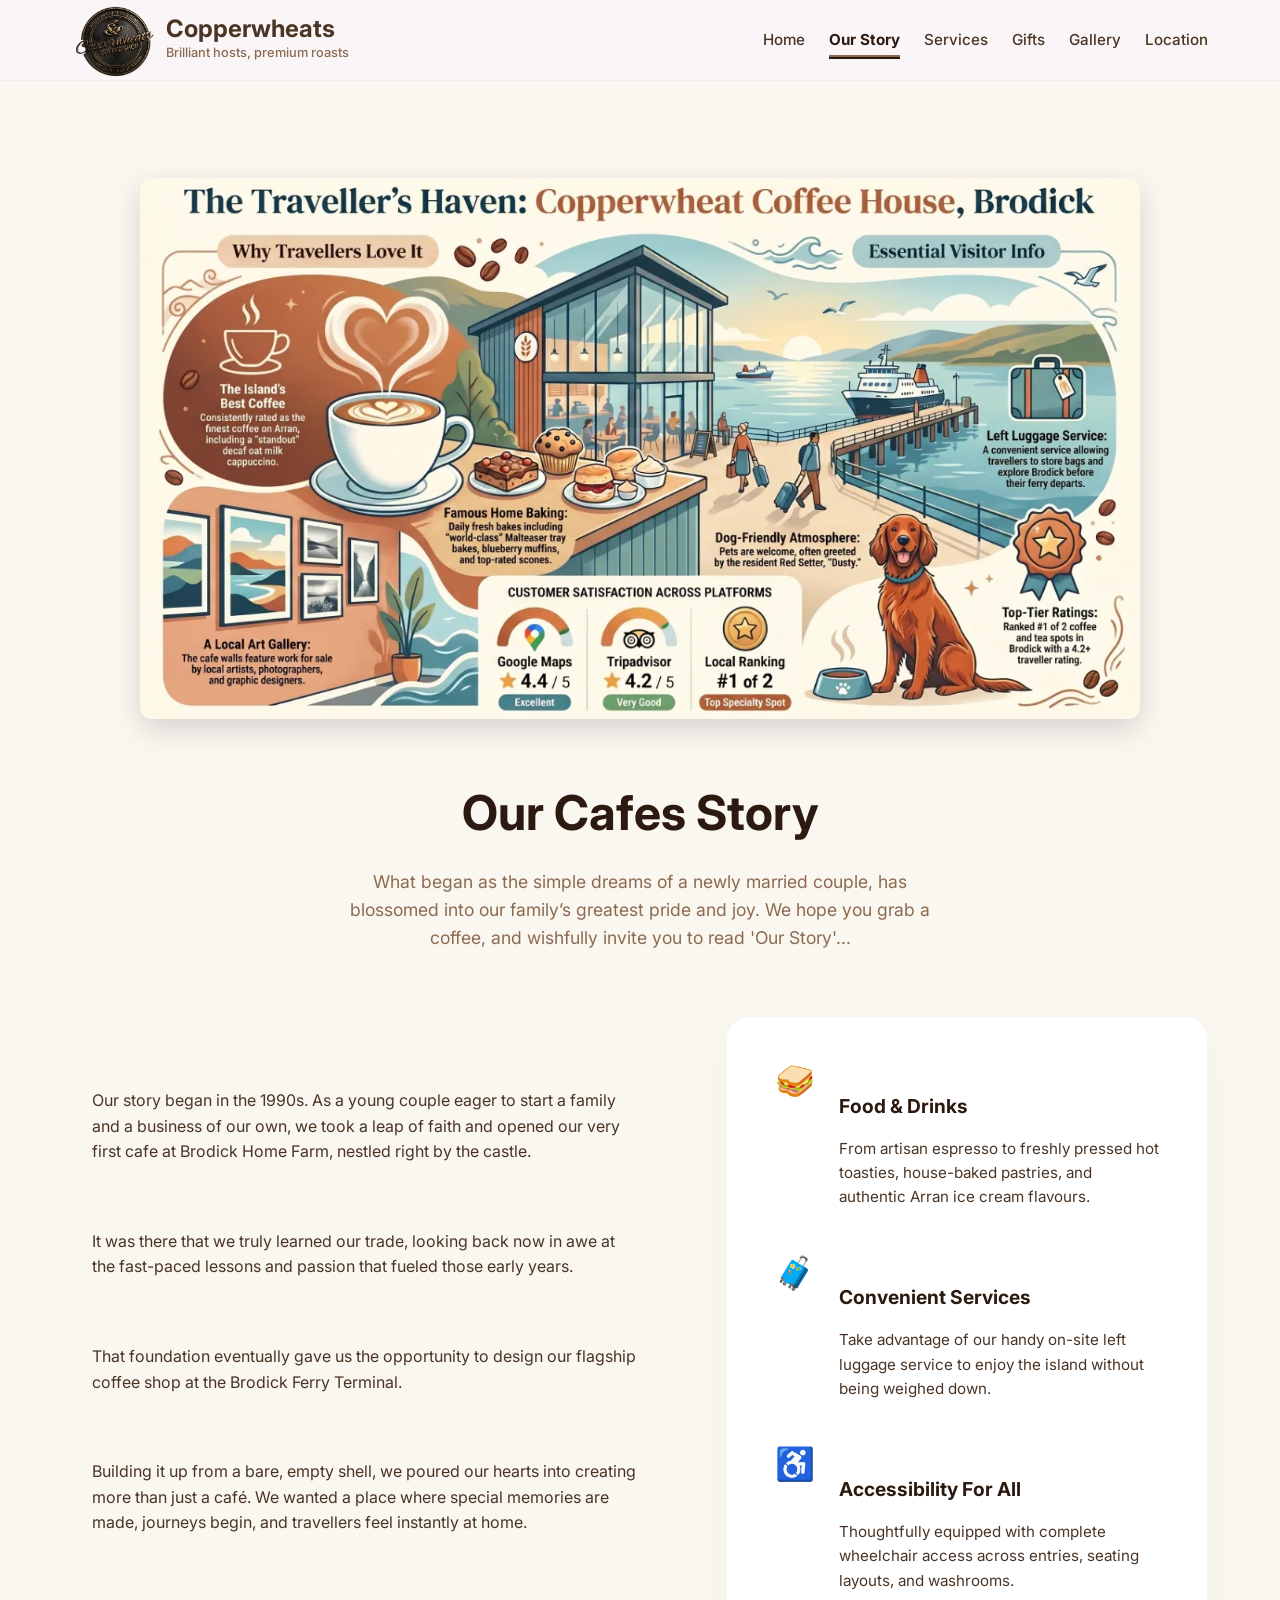
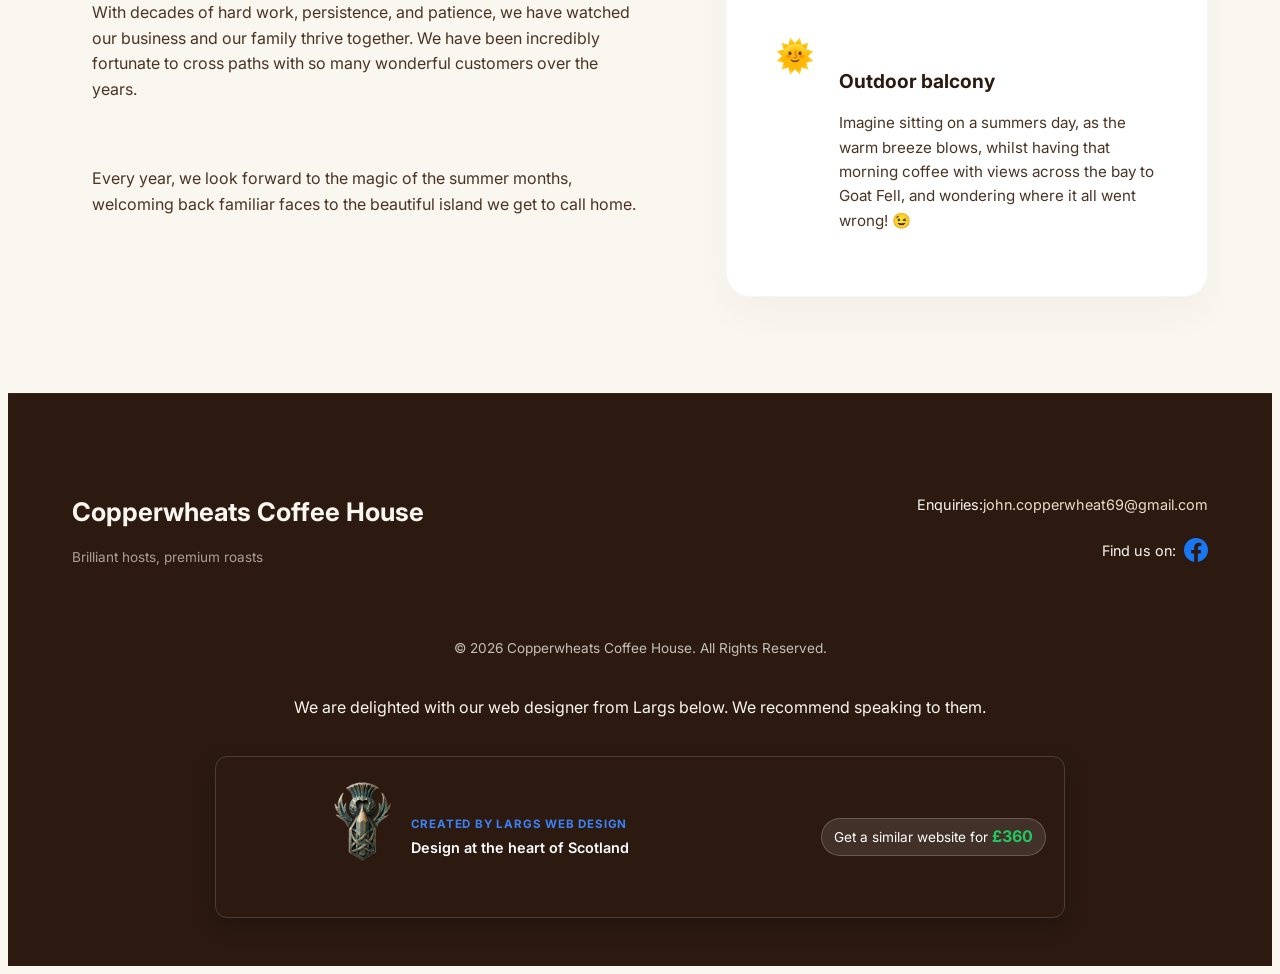
==== commit 6409acc1: "Webp images" ====
--- a/about/index.html
+++ b/about/index.html
@@ -3,4 +3,40 @@
         function gtag(){dataLayer.push(arguments);}
         gtag('js', new Date());
         gtag('config', 'G-T9F1HF99BM');
-      </script><meta charset="UTF-8"><meta name="viewport" content="width=device-width, initial-scale=1.0"><!-- Asset Preloading & Favicons --><link rel="preload" href="/logo.png" as="image" type="image/png"><link rel="icon" type="image/png" href="/favicon.png" sizes="150x150"><link rel="apple-touch-icon" href="/favicon.png"><!-- Page Meta & Canonical Tag --><title>Our Cafes Story | Copperwheats</title><meta name="description" content="Our Cafes Story"><link rel="canonical" href="https://www.copperwheats.co.uk/about/"><!-- Fonts --><link rel="preconnect" href="https://fonts.googleapis.com"><link rel="preconnect" href="https://fonts.gstatic.com" crossorigin><link href="https://fonts.googleapis.com/css2?family=Cormorant+Garamond:wght@600;700&family=Plus+Jakarta+Sans:wght@300;400;500;600;700&family=Inter:wght@400;500;700&display=swap" rel="stylesheet"><!-- SEO JSON-LD Schema (Rendered as static raw script tag) --><script type="application/ld+json">{"@context":"https://schema.org","@type":"CafeOrCoffeeShop","name":"Copperwheats Coffee House","description":"Our Cafes Story","url":"https://www.copperwheats.co.uk","telephone":"+44 1770 303522","image":"https://www.copperwheats.co.uk/images/Shopfront.jpg","servesCuisine":["Coffee","Cafe","Tea","Green Tea","Herbal Tea","Muffins","Pastries","Bakery","Ice Cream","Sandwiches","Toasties","Light Bites","Scottish","British","Vegetarian options","Gluten-free options","Vegan options"],"priceRange":"£","areaServed":[{"@type":"City","name":"Isle of Arran"},{"@type":"City","name":"Brodick"},{"@type":"City","name":"Lamlash"},{"@type":"City","name":"Whiting Bay"},{"@type":"City","name":"Lochranza"},{"@type":"City","name":"Kilmory"},{"@type":"City","name":"Blackwaterfoot"},{"@type":"City","name":"Corrie"},{"@type":"City","name":"Sannox"},{"@type":"City","name":"Pirnmill"},{"@type":"City","name":"Catacol"},{"@type":"City","name":"Machrie"},{"@type":"City","name":"Sliddery"},{"@type":"City","name":"Kildonan"},{"@type":"City","name":"Shiskine"}],"address":{"@type":"PostalAddress","streetAddress":"The Pier, Brodick, Isle of Arran","addressLocality":"Brodick","addressRegion":"Isle of Arran","postalCode":"KA27 8AX","addressCountry":"GB"},"geo":{"@type":"GeoCoordinates","latitude":55.5772,"longitude":-5.1385},"openingHoursSpecification":[{"@type":"OpeningHoursSpecification","dayOfWeek":"Monday","opens":"10:00","closes":"16:30"},{"@type":"OpeningHoursSpecification","dayOfWeek":"Tuesday","opens":"10:00","closes":"16:30"},{"@type":"OpeningHoursSpecification","dayOfWeek":"Wednesday","opens":"10:00","closes":"16:30"},{"@type":"OpeningHoursSpecification","dayOfWeek":"Thursday","opens":"10:00","closes":"16:30"},{"@type":"OpeningHoursSpecification","dayOfWeek":"Friday","opens":"10:00","closes":"16:30"},{"@type":"OpeningHoursSpecification","dayOfWeek":"Saturday","opens":"10:00","closes":"16:30"},{"@type":"OpeningHoursSpecification","dayOfWeek":"Sunday","opens":"10:00","closes":"16:30"}],"sameAs":["https://www.google.com/maps/place/?q=place_id:ChIJsR7E-07viUgRKh1IqQQ9mAc","https://www.facebook.com/Copperwheats","https://www.tripadvisor.co.uk/Restaurant_Review-g551754-d3649538-Reviews-Copperwheat_Coffee_House-Brodick_Isle_of_Arran_Scotland.html"]}</script><!-- Astro serves public/scripts/comparison-slider.js at /scripts/comparison-slider.js --><script src="/scripts/comparison-slider.js" defer></script><link rel="stylesheet" href="/_astro/BaseLayout.DTYjqlkB.css"></head><body><!-- Encapsulated Header Component --><!-- GLOBAL HEADER --><header class="header-sticky" data-astro-cid-nen7h5rs><div class="container nav-container" data-astro-cid-nen7h5rs><a href="/" class="brand-logo" data-target="home" style="display: inline-flex !important; align-items: center !important; gap: 55px !important; text-decoration: none !important;" data-astro-cid-nen7h5rs><img id="nav-logo-image" src="/logo.png" alt="Copperwheats Coffee House" title="Copperwheats Coffee House Logo" style="display: block !important; position: static !important; height: 5em; width: auto; object-fit: contain; margin: 0 !important;" data-astro-cid-nen7h5rs><div class="logo-text" style="position: static !important; display: flex !important; flex-direction: column !important;" data-astro-cid-nen7h5rs><span id="lbl-logo-main" data-astro-cid-nen7h5rs>Copperwheats</span><span id="lbl-logo-sub" data-astro-cid-nen7h5rs>Brilliant hosts, premium roasts</span></div></a><!-- Mobile Hamburger Toggle Button --><button id="menu-toggle" aria-label="Toggle Navigation Menu" aria-expanded="false" class="mobile-menu-btn" data-astro-cid-nen7h5rs><span class="bar" data-astro-cid-nen7h5rs></span><span class="bar" data-astro-cid-nen7h5rs></span><span class="bar" data-astro-cid-nen7h5rs></span></button><!-- Navigation Drawer --><div id="nav-wrapper" class="nav-drawer-wrapper" data-astro-cid-nen7h5rs><nav aria-label="Main Navigation" data-astro-cid-c75fxstf><ul class="nav-list" data-astro-cid-c75fxstf><li data-astro-cid-c75fxstf><a href="/" class="nav-link" data-astro-cid-c75fxstf>Home</a></li><li data-astro-cid-c75fxstf><a href="/about" class="nav-link active" aria-current="page" data-astro-cid-c75fxstf>Our Story</a></li><li data-astro-cid-c75fxstf><a href="/services" class="nav-link" data-astro-cid-c75fxstf>Services</a></li><li data-astro-cid-c75fxstf><a href="/gifts" class="nav-link" data-astro-cid-c75fxstf>Gifts</a></li><li data-astro-cid-c75fxstf><a href="/gallery" class="nav-link" data-astro-cid-c75fxstf>Gallery</a></li><li data-astro-cid-c75fxstf><a href="/contact" class="nav-link" data-astro-cid-c75fxstf>Location</a></li></ul></nav></div></div></header><script type="module">var e=document.getElementById(`menu-toggle`),t=document.getElementById(`nav-wrapper`);e?.addEventListener(`click`,()=>{let n=e.getAttribute(`aria-expanded`)===`true`;e.setAttribute(`aria-expanded`,(!n).toString()),t?.classList.toggle(`is-open`),e.classList.toggle(`is-active`)});</script><!-- PAGE MAIN CONTENT --><main><main class="container"><section id="section-about"><div class="nav-buffer"></div><!-- 1. Storyboard Media Box (Controlled by feature toggle) --><div class="about-static-media-box" style="width: 100%; padding: 2rem 0 0 0; text-align: center;"><div class="about-image-wrapper" style="margin: 0 auto 0 auto !important; max-width: 1000px !important; width: 90% !important;"><img src="/images/Storyboard.png" alt="Storyboard of business" style="display: block !important; width: 100% !important; height: auto !important; border-radius: 12px !important; box-shadow: 0 10px 30px rgba(0,0,0,0.15) !important; object-fit: cover !important;"></div></div><!-- 2. Story Content & Features Grid --><section class="container section-padding" style="padding-top: 1rem !important;"><div class="text-center"><h2 class="section-title" id="lbl-about-title">Our Cafes Story</h2><p class="section-subtitle" id="lbl-about-subtitle">What began as the simple dreams of a newly married couple, has blossomed into our family’s greatest pride and joy. We hope you grab a coffee, and wishfully invite you to read &#39;Our Story&#39;...</p></div><div class="about-layout"><!-- Story Paragraphs rendered directly at build time --><div class="about-story" id="container-about-paragraphs"><p class="about-p">Our story began in the 1990s. As a young couple eager to start a family and a business of our own, we took a leap of faith and opened our very first cafe at Brodick Home Farm, nestled right by the castle.</p><p class="about-p">It was there that we truly learned our trade, looking back now in awe at the fast-paced lessons and passion that fueled those early years.</p><p class="about-p">That foundation eventually gave us the opportunity to design our flagship coffee shop at the Brodick Ferry Terminal.</p><p class="about-p">Building it up from a bare, empty shell, we poured our hearts into creating more than just a café. We wanted a place where special memories are made, journeys begin, and travellers feel instantly at home.</p><p class="about-p">With decades of hard work, persistence, and patience, we have watched our business and our family thrive together. We have been incredibly fortunate to cross paths with so many wonderful customers over the years.</p><p class="about-p">Every year, we look forward to the magic of the summer months, welcoming back familiar faces to the beautiful island we get to call home.</p></div><!-- Feature Cards rendered directly at build time --><div class="features-box" id="container-about-features"><div class="feature-row"><span class="feature-badge">🥪</span><div class="feature-info"><h4>Food &amp; Drinks</h4><p>From artisan espresso to freshly pressed hot toasties, house-baked pastries, and authentic Arran ice cream flavours.</p></div></div><div class="feature-row"><span class="feature-badge">🧳</span><div class="feature-info"><h4>Convenient Services</h4><p>Take advantage of our handy on-site left luggage service to enjoy the island without being weighed down.</p></div></div><div class="feature-row"><span class="feature-badge">♿</span><div class="feature-info"><h4>Accessibility For All</h4><p>Thoughtfully equipped with complete wheelchair access across entries, seating layouts, and washrooms.</p></div></div><div class="feature-row"><span class="feature-badge">🌞</span><div class="feature-info"><h4>Outdoor balcony</h4><p>Imagine sitting on a summers day, as the warm breeze blows, whilst having that morning coffee with views across the bay to Goat Fell, and wondering where it all went wrong! 😉</p></div></div></div></div></section></section></main></main><!-- GLOBAL FOOTER --><footer class="footer"><div class="container"><!-- Client Footer Section --><div class="footer-grid"><div class="footer-brand"><h4 id="lbl-footer-name">Copperwheats Coffee House</h4><p id="lbl-footer-tagline">Brilliant hosts, premium roasts</p></div><div class="footer-meta"><p>Enquiries:<a href="mailto:john.copperwheat69@gmail.com" id="lbl-footer-email-link">john.copperwheat69@gmail.com</a></p><div class="social-links"><span>Find us on:</span><a href="https://www.facebook.com/Copperwheats" target="_blank" rel="noopener noreferrer" aria-label="Visit Copperwheats on Facebook"><svg xmlns="http://www.w3.org/2000/svg" width="24" height="24" viewBox="0 0 24 24" fill="#1877F2"><path d="M24 12.073c0-6.627-5.373-12-12-12s-12 5.373-12 12c0 5.99 4.388 10.954 10.125 11.854v-8.385H7.078v-3.47h3.047V9.43c0-3.007 1.792-4.669 4.533-4.669 1.312 0 2.686.235 2.686.235v2.953H15.83c-1.491 0-1.956.925-1.956 1.874v2.25h3.328l-.532 3.47h-2.796v8.385C19.612 23.027 24 18.062 24 12.073z"></path></svg></a></div></div></div><!-- Largs Web Design Ad Banner & Copyright Section --><div class="footer-ad-container" id="lbl-footer-copyright"><div class="footer-copyright-text">&copy; 2026 Copperwheats Coffee House. All Rights Reserved.</div><p>We are delighted with our web designer from Largs below. We recommend speaking to them.</p><div class="largs-ad-banner"><a href="https://www.largswebdesign.co.uk" target="_blank" rel="noopener noreferrer" class="largs-ad-link"><!-- Largs Web Design Logo --><img src="/images/largs-web-design-logo.png" alt="Largs Web Design Logo" class="largs-logo"><div class="largs-ad-text"><span class="largs-tag">Created by Largs Web Design</span><span class="largs-title">Design at the heart of Scotland</span></div><div class="largs-action-group"><div class="largs-price-tag">Get a similar website for <strong>£360</strong></div></div></a></div></div></div></footer><!-- Pinned floating call button --><a id="floating-cta-button" href="https://www.google.com/maps/dir/?api=1&amp;destination=Copperwheats%20Coffee%20House&amp;destination_place_id=ChIJsR7E-07viUgRKh1IqQQ9mAc" class="floating-cta-btn hide-at-top" target="_blank" rel="noopener noreferrer" style="--btn-bg: #8C6A50; --btn-hover: #4A3525; --btn-opacity: 0.5;" data-astro-cid-67ubvuye><svg class="directions-icon" viewBox="0 0 24 24" width="20" height="20" fill="currentColor" data-astro-cid-67ubvuye><path d="M22.43 10.59l-9.01-9.01c-.78-.78-2.05-.78-2.83 0l-9.01 9.01c-.78.78-.78 2.05 0 2.83l9.01 9.01c.78.78 2.05.78 2.83 0l9.01-9.01c.79-.78.79-2.05 0-2.83zm-8.93 2.91v-2.5h-4v3h-2v-4c0-.55.45-1 1-1h5v-2.5l3.5 3.5-3.5 3.5z" data-astro-cid-67ubvuye></path></svg><span data-astro-cid-67ubvuye>Get Directions</span></a><script type="module">var e=document.getElementById(`floating-cta-button`);e&&window.addEventListener(`scroll`,()=>{window.scrollY<120?e.classList.add(`is-hidden`):e.classList.remove(`is-hidden`)},{passive:!0});</script></body></html>+      </script><meta charset="UTF-8"><meta name="viewport" content="width=device-width, initial-scale=1.0"><!-- Asset Preloading & Favicons --><link rel="preload" href="/logo.webp" as="image" type="image/webp"><link rel="icon" type="image/png" href="/favicon.png" sizes="150x150"><link rel="apple-touch-icon" href="/favicon.png"><!-- Page Meta & Canonical Tag --><title>Our Cafes Story | Copperwheats</title><meta name="description" content="Our Cafes Story"><link rel="canonical" href="https://www.copperwheats.co.uk/about/"><!-- Fonts --><link rel="preconnect" href="https://fonts.googleapis.com"><link rel="preconnect" href="https://fonts.gstatic.com" crossorigin><link href="https://fonts.googleapis.com/css2?family=Cormorant+Garamond:wght@600;700&family=Plus+Jakarta+Sans:wght@300;400;500;600;700&family=Inter:wght@400;500;700&display=swap" rel="stylesheet"><!-- SEO JSON-LD Schema (Rendered as static raw script tag) --><script type="application/ld+json">{"@context":"https://schema.org","@type":"CafeOrCoffeeShop","name":"Copperwheats Coffee House","description":"Our Cafes Story","url":"https://www.copperwheats.co.uk","telephone":"+44 1770 303522","image":"https://www.copperwheats.co.uk/images/Shopfront.webp","servesCuisine":["Coffee","Cafe","Tea","Green Tea","Herbal Tea","Muffins","Pastries","Bakery","Ice Cream","Sandwiches","Toasties","Light Bites","Scottish","British","Vegetarian options","Gluten-free options","Vegan options"],"priceRange":"£","areaServed":[{"@type":"City","name":"Isle of Arran"},{"@type":"City","name":"Brodick"},{"@type":"City","name":"Lamlash"},{"@type":"City","name":"Whiting Bay"},{"@type":"City","name":"Lochranza"},{"@type":"City","name":"Kilmory"},{"@type":"City","name":"Blackwaterfoot"},{"@type":"City","name":"Corrie"},{"@type":"City","name":"Sannox"},{"@type":"City","name":"Pirnmill"},{"@type":"City","name":"Catacol"},{"@type":"City","name":"Machrie"},{"@type":"City","name":"Sliddery"},{"@type":"City","name":"Kildonan"},{"@type":"City","name":"Shiskine"}],"address":{"@type":"PostalAddress","streetAddress":"The Pier, Brodick, Isle of Arran","addressLocality":"Brodick","addressRegion":"Isle of Arran","postalCode":"KA27 8AX","addressCountry":"GB"},"geo":{"@type":"GeoCoordinates","latitude":55.5772,"longitude":-5.1385},"openingHoursSpecification":[{"@type":"OpeningHoursSpecification","dayOfWeek":"Monday","opens":"10:00","closes":"16:30"},{"@type":"OpeningHoursSpecification","dayOfWeek":"Tuesday","opens":"10:00","closes":"16:30"},{"@type":"OpeningHoursSpecification","dayOfWeek":"Wednesday","opens":"10:00","closes":"16:30"},{"@type":"OpeningHoursSpecification","dayOfWeek":"Thursday","opens":"10:00","closes":"16:30"},{"@type":"OpeningHoursSpecification","dayOfWeek":"Friday","opens":"10:00","closes":"16:30"},{"@type":"OpeningHoursSpecification","dayOfWeek":"Saturday","opens":"10:00","closes":"16:30"},{"@type":"OpeningHoursSpecification","dayOfWeek":"Sunday","opens":"10:00","closes":"16:30"}],"sameAs":["https://www.google.com/maps/place/?q=place_id:ChIJsR7E-07viUgRKh1IqQQ9mAc","https://www.facebook.com/Copperwheats","https://www.tripadvisor.co.uk/Restaurant_Review-g551754-d3649538-Reviews-Copperwheat_Coffee_House-Brodick_Isle_of_Arran_Scotland.html"]}</script><!-- Astro serves public/scripts/comparison-slider.js at /scripts/comparison-slider.js --><script src="/scripts/comparison-slider.js" defer></script><!-- Enforce View Transitions site-wide --><meta name="astro-view-transitions-enabled" content="true"><meta name="astro-view-transitions-fallback" content="animate"><script type="module" src="/_astro/ClientRouter.astro_astro_type_script_index_0_lang.Sx5bM3k1.js"></script><link rel="stylesheet" href="/_astro/BaseLayout.YvO1q3K4.css"><style>[data-astro-transition-scope="astro-znvvpdic-4"] { view-transition-name: site-logo; }@layer astro { ::view-transition-old(site-logo) { 
+	animation-duration: 180ms;
+	animation-timing-function: cubic-bezier(0.76, 0, 0.24, 1);
+	animation-fill-mode: both;
+	animation-name: astroFadeOut; }::view-transition-new(site-logo) { 
+	animation-duration: 180ms;
+	animation-timing-function: cubic-bezier(0.76, 0, 0.24, 1);
+	animation-fill-mode: both;
+	animation-name: astroFadeIn; }[data-astro-transition=back]::view-transition-old(site-logo) { 
+	animation-duration: 180ms;
+	animation-timing-function: cubic-bezier(0.76, 0, 0.24, 1);
+	animation-fill-mode: both;
+	animation-name: astroFadeOut; }[data-astro-transition=back]::view-transition-new(site-logo) { 
+	animation-duration: 180ms;
+	animation-timing-function: cubic-bezier(0.76, 0, 0.24, 1);
+	animation-fill-mode: both;
+	animation-name: astroFadeIn; } }[data-astro-transition-fallback="old"] [data-astro-transition-scope="astro-znvvpdic-4"],
+			[data-astro-transition-fallback="old"][data-astro-transition-scope="astro-znvvpdic-4"] { 
+	animation-duration: 180ms;
+	animation-timing-function: cubic-bezier(0.76, 0, 0.24, 1);
+	animation-fill-mode: both;
+	animation-name: astroFadeOut; }[data-astro-transition-fallback="new"] [data-astro-transition-scope="astro-znvvpdic-4"],
+			[data-astro-transition-fallback="new"][data-astro-transition-scope="astro-znvvpdic-4"] { 
+	animation-duration: 180ms;
+	animation-timing-function: cubic-bezier(0.76, 0, 0.24, 1);
+	animation-fill-mode: both;
+	animation-name: astroFadeIn; }[data-astro-transition=back][data-astro-transition-fallback="old"] [data-astro-transition-scope="astro-znvvpdic-4"],
+			[data-astro-transition=back][data-astro-transition-fallback="old"][data-astro-transition-scope="astro-znvvpdic-4"] { 
+	animation-duration: 180ms;
+	animation-timing-function: cubic-bezier(0.76, 0, 0.24, 1);
+	animation-fill-mode: both;
+	animation-name: astroFadeOut; }[data-astro-transition=back][data-astro-transition-fallback="new"] [data-astro-transition-scope="astro-znvvpdic-4"],
+			[data-astro-transition=back][data-astro-transition-fallback="new"][data-astro-transition-scope="astro-znvvpdic-4"] { 
+	animation-duration: 180ms;
+	animation-timing-function: cubic-bezier(0.76, 0, 0.24, 1);
+	animation-fill-mode: both;
+	animation-name: astroFadeIn; }</style></head><body><!-- Encapsulated Header Component --><!-- GLOBAL HEADER --><header class="header-sticky" data-astro-cid-nen7h5rs><div class="container nav-container" data-astro-cid-nen7h5rs><a href="/" class="brand-logo" data-target="home" style="display: inline-flex !important; align-items: center !important; gap: 55px !important; text-decoration: none !important;" data-astro-cid-nen7h5rs><img data-astro-transition-scope="astro-znvvpdic-4" id="nav-logo-image" src="/logo.webp" alt="Copperwheats Coffee House" title="Copperwheats Coffee House Logo" style="display: block !important; position: static !important; height: 5em; width: auto; object-fit: contain; margin: 0 !important;" data-astro-cid-nen7h5rs><div class="logo-text" style="position: static !important; display: flex !important; flex-direction: column !important;" data-astro-cid-nen7h5rs><span id="lbl-logo-main" data-astro-cid-nen7h5rs>Copperwheats</span><span id="lbl-logo-sub" data-astro-cid-nen7h5rs>Brilliant hosts, premium roasts</span></div></a><!-- Mobile Hamburger Toggle Button --><button id="menu-toggle" aria-label="Toggle Navigation Menu" aria-expanded="false" class="mobile-menu-btn" data-astro-cid-nen7h5rs><span class="bar" data-astro-cid-nen7h5rs></span><span class="bar" data-astro-cid-nen7h5rs></span><span class="bar" data-astro-cid-nen7h5rs></span></button><!-- Navigation Drawer --><div id="nav-wrapper" class="nav-drawer-wrapper" data-astro-cid-nen7h5rs><nav aria-label="Main Navigation" data-astro-cid-c75fxstf><ul class="nav-list" data-astro-cid-c75fxstf><li data-astro-cid-c75fxstf><a href="/" class="nav-link" data-astro-cid-c75fxstf>Home</a></li><li data-astro-cid-c75fxstf><a href="/about" class="nav-link active" aria-current="page" data-astro-cid-c75fxstf>Our Story</a></li><li data-astro-cid-c75fxstf><a href="/services" class="nav-link" data-astro-cid-c75fxstf>Services</a></li><li data-astro-cid-c75fxstf><a href="/gifts" class="nav-link" data-astro-cid-c75fxstf>Gifts</a></li><li data-astro-cid-c75fxstf><a href="/gallery" class="nav-link" data-astro-cid-c75fxstf>Gallery</a></li><li data-astro-cid-c75fxstf><a href="/contact" class="nav-link" data-astro-cid-c75fxstf>Location</a></li></ul></nav></div></div></header><script type="module">function e(){let e=document.getElementById(`menu-toggle`),t=document.getElementById(`nav-wrapper`);!e||!t||(e.onclick=()=>{let n=e.getAttribute(`aria-expanded`)===`true`;e.setAttribute(`aria-expanded`,(!n).toString()),t.classList.toggle(`is-open`),e.classList.toggle(`is-active`)})}document.addEventListener(`astro:page-load`,e);</script><!-- PAGE MAIN CONTENT --><main><main class="container"><section id="section-about"><div class="nav-buffer"></div><!-- 1. Storyboard Media Box (Controlled by feature toggle) --><div class="about-static-media-box" style="width: 100%; padding: 2rem 0 0 0; text-align: center;"><div class="about-image-wrapper" style="margin: 0 auto 0 auto !important; max-width: 1000px !important; width: 90% !important;"><img src="/images/Storyboard.webp" alt="Storyboard of business" style="display: block !important; width: 100% !important; height: auto !important; border-radius: 12px !important; box-shadow: 0 10px 30px rgba(0,0,0,0.15) !important; object-fit: cover !important;"></div></div><!-- 2. Story Content & Features Grid --><section class="container section-padding" style="padding-top: 1rem !important;"><div class="text-center"><h2 class="section-title" id="lbl-about-title">Our Cafes Story</h2><p class="section-subtitle" id="lbl-about-subtitle">What began as the simple dreams of a newly married couple, has blossomed into our family’s greatest pride and joy. We hope you grab a coffee, and wishfully invite you to read &#39;Our Story&#39;...</p></div><div class="about-layout"><!-- Story Paragraphs rendered directly at build time --><div class="about-story" id="container-about-paragraphs"><p class="about-p">Our story began in the 1990s. As a young couple eager to start a family and a business of our own, we took a leap of faith and opened our very first cafe at Brodick Home Farm, nestled right by the castle.</p><p class="about-p">It was there that we truly learned our trade, looking back now in awe at the fast-paced lessons and passion that fueled those early years.</p><p class="about-p">That foundation eventually gave us the opportunity to design our flagship coffee shop at the Brodick Ferry Terminal.</p><p class="about-p">Building it up from a bare, empty shell, we poured our hearts into creating more than just a café. We wanted a place where special memories are made, journeys begin, and travellers feel instantly at home.</p><p class="about-p">With decades of hard work, persistence, and patience, we have watched our business and our family thrive together. We have been incredibly fortunate to cross paths with so many wonderful customers over the years.</p><p class="about-p">Every year, we look forward to the magic of the summer months, welcoming back familiar faces to the beautiful island we get to call home.</p></div><!-- Feature Cards rendered directly at build time --><div class="features-box" id="container-about-features"><div class="feature-row"><span class="feature-badge">🥪</span><div class="feature-info"><h4>Food &amp; Drinks</h4><p>From artisan espresso to freshly pressed hot toasties, house-baked pastries, and authentic Arran ice cream flavours.</p></div></div><div class="feature-row"><span class="feature-badge">🧳</span><div class="feature-info"><h4>Convenient Services</h4><p>Take advantage of our handy on-site left luggage service to enjoy the island without being weighed down.</p></div></div><div class="feature-row"><span class="feature-badge">♿</span><div class="feature-info"><h4>Accessibility For All</h4><p>Thoughtfully equipped with complete wheelchair access across entries, seating layouts, and washrooms.</p></div></div><div class="feature-row"><span class="feature-badge">🌞</span><div class="feature-info"><h4>Outdoor balcony</h4><p>Imagine sitting on a summers day, as the warm breeze blows, whilst having that morning coffee with views across the bay to Goat Fell, and wondering where it all went wrong! 😉</p></div></div></div></div></section></section></main></main><!-- GLOBAL FOOTER --><footer class="footer"><div class="container"><!-- Client Footer Section --><div class="footer-grid"><div class="footer-brand"><h4 id="lbl-footer-name">Copperwheats Coffee House</h4><p id="lbl-footer-tagline">Brilliant hosts, premium roasts</p></div><div class="footer-meta"><p>Enquiries:<a href="mailto:john.copperwheat69@gmail.com" id="lbl-footer-email-link">john.copperwheat69@gmail.com</a></p><div class="social-links"><span>Find us on:</span><a href="https://www.facebook.com/Copperwheats" target="_blank" rel="noopener noreferrer" aria-label="Visit Copperwheats on Facebook"><svg xmlns="http://www.w3.org/2000/svg" width="24" height="24" viewBox="0 0 24 24" fill="#1877F2"><path d="M24 12.073c0-6.627-5.373-12-12-12s-12 5.373-12 12c0 5.99 4.388 10.954 10.125 11.854v-8.385H7.078v-3.47h3.047V9.43c0-3.007 1.792-4.669 4.533-4.669 1.312 0 2.686.235 2.686.235v2.953H15.83c-1.491 0-1.956.925-1.956 1.874v2.25h3.328l-.532 3.47h-2.796v8.385C19.612 23.027 24 18.062 24 12.073z"></path></svg></a></div></div></div><!-- Largs Web Design Ad Banner & Copyright Section --><div class="footer-ad-container" id="lbl-footer-copyright"><div class="footer-copyright-text">&copy; 2026 Copperwheats Coffee House. All Rights Reserved.</div><p>We are delighted with our web designer from Largs below. We recommend speaking to them.</p><div class="largs-ad-banner"><a href="https://www.largswebdesign.co.uk" target="_blank" rel="noopener noreferrer" class="largs-ad-link"><!-- Largs Web Design Logo --><img src="/images/largs-web-design-logo.webp" alt="Largs Web Design Logo" class="largs-logo"><div class="largs-ad-text"><span class="largs-tag">Created by Largs Web Design</span><span class="largs-title">Design at the heart of Scotland</span></div><div class="largs-action-group"><div class="largs-price-tag">Get a similar website for <strong>£360</strong></div></div></a></div></div></div></footer><!-- Pinned floating call button --><a id="floating-cta-button" href="https://www.google.com/maps/dir/?api=1&amp;destination=Copperwheats%20Coffee%20House&amp;destination_place_id=ChIJsR7E-07viUgRKh1IqQQ9mAc" class="floating-cta-btn hide-at-top" target="_blank" rel="noopener noreferrer" style="--btn-bg: #4A3525; --btn-hover: #8C6A50; --btn-opacity: 0.5;" data-astro-cid-67ubvuye><svg class="directions-icon" viewBox="0 0 24 24" width="20" height="20" fill="currentColor" data-astro-cid-67ubvuye><path d="M22.43 10.59l-9.01-9.01c-.78-.78-2.05-.78-2.83 0l-9.01 9.01c-.78.78-.78 2.05 0 2.83l9.01 9.01c.78.78 2.05.78 2.83 0l9.01-9.01c.79-.78.79-2.05 0-2.83zm-8.93 2.91v-2.5h-4v3h-2v-4c0-.55.45-1 1-1h5v-2.5l3.5 3.5-3.5 3.5z" data-astro-cid-67ubvuye></path></svg><span data-astro-cid-67ubvuye>Get Directions</span></a><script type="module">var e=document.getElementById(`floating-cta-button`);e&&window.addEventListener(`scroll`,()=>{window.scrollY<120?e.classList.add(`is-hidden`):e.classList.remove(`is-hidden`)},{passive:!0});</script></body></html>
--- a/_astro/BaseLayout.YvO1q3K4.css
+++ b/_astro/BaseLayout.YvO1q3K4.css
@@ -0,0 +1 @@
+@keyframes astroFadeInOut{0%{opacity:1}to{opacity:0}}@keyframes astroFadeIn{0%{opacity:0;mix-blend-mode:plus-lighter}to{opacity:1;mix-blend-mode:plus-lighter}}@keyframes astroFadeOut{0%{opacity:1;mix-blend-mode:plus-lighter}to{opacity:0;mix-blend-mode:plus-lighter}}@keyframes astroSlideFromRight{0%{transform:translate(100%)}}@keyframes astroSlideFromLeft{0%{transform:translate(-100%)}}@keyframes astroSlideToRight{to{transform:translate(100%)}}@keyframes astroSlideToLeft{to{transform:translate(-100%)}}@media (prefers-reduced-motion){::view-transition-group(*),::view-transition-old(*),::view-transition-new(*),[data-astro-transition-scope]{animation:none!important}}.astro-route-announcer{clip:rect(0 0 0 0);clip-path:inset(50%);white-space:nowrap;width:1px;height:1px;position:absolute;top:0;left:0;overflow:hidden}.nav-list[data-astro-cid-c75fxstf]{gap:1.5rem;margin:0;padding:0;list-style:none;display:flex}.nav-link[data-astro-cid-c75fxstf].active{border-bottom:2px solid;font-weight:700}.mobile-menu-btn[data-astro-cid-nen7h5rs]{display:none}@media (width<=768px){.nav-container[data-astro-cid-nen7h5rs]{flex-direction:row!important;justify-content:space-between!important;align-items:flex-start!important;padding:.75rem 1rem!important;display:flex!important;position:relative!important}.brand-logo[data-astro-cid-nen7h5rs]{gap:15px!important;padding-right:40px!important}#nav-logo-image[data-astro-cid-nen7h5rs]{height:4em!important}.logo-text[data-astro-cid-nen7h5rs] #lbl-logo-sub[data-astro-cid-nen7h5rs]{opacity:.8;margin-top:2px;font-size:.85rem!important;display:block!important}.mobile-menu-btn[data-astro-cid-nen7h5rs]{cursor:pointer;z-index:1002;background:0 0;border:none;flex-direction:column;justify-content:space-between;width:28px;height:20px;padding:0;display:flex;position:absolute;top:1rem;right:1rem}.mobile-menu-btn[data-astro-cid-nen7h5rs] .bar[data-astro-cid-nen7h5rs]{background-color:#4a3525;border-radius:2px;width:100%;height:3px;transition:all .3s ease-in-out}.mobile-menu-btn[data-astro-cid-nen7h5rs].is-active .bar[data-astro-cid-nen7h5rs]:first-child{transform:translateY(8.5px)rotate(45deg)}.mobile-menu-btn[data-astro-cid-nen7h5rs].is-active .bar[data-astro-cid-nen7h5rs]:nth-child(2){opacity:0}.mobile-menu-btn[data-astro-cid-nen7h5rs].is-active .bar[data-astro-cid-nen7h5rs]:nth-child(3){transform:translateY(-8.5px)rotate(-45deg)}.nav-drawer-wrapper[data-astro-cid-nen7h5rs]{z-index:1001;background-color:#faf6fa;width:max-content;min-width:fit-content;max-width:80vw;height:100vh;padding:80px 2.5rem 2rem 2rem;transition:right .3s ease-in-out;position:fixed;top:0;right:-100%;box-shadow:-4px 0 15px #00000026}.nav-drawer-wrapper[data-astro-cid-nen7h5rs].is-open{right:0}.nav-drawer-wrapper[data-astro-cid-nen7h5rs] nav,.nav-drawer-wrapper[data-astro-cid-nen7h5rs] ul,.nav-drawer-wrapper[data-astro-cid-nen7h5rs] .nav-links{flex-direction:column!important;align-items:flex-start!important;gap:1.5rem!important;width:100%!important;display:flex!important}.nav-drawer-wrapper[data-astro-cid-nen7h5rs] a{color:#1a1a1a!important;font-size:1.15rem!important;text-decoration:none!important}}.floating-cta-btn[data-astro-cid-67ubvuye],.floating-cta-btn[data-astro-cid-67ubvuye]:visited,.floating-cta-btn[data-astro-cid-67ubvuye]:focus,.floating-cta-btn[data-astro-cid-67ubvuye]:active{opacity:var(--btn-opacity,.9);-webkit-backdrop-filter:blur(8px);border-radius:9999px;align-items:center;gap:.5rem;padding:.75rem 1.25rem;font-family:inherit;font-size:.95rem;font-weight:700;transition:opacity .3s,transform .25s,background-color .25s;display:inline-flex;box-shadow:0 10px 25px -5px #0000004d;z-index:9999!important;background-color:var(--btn-bg,#002b49)!important;color:#fff!important;outline:none!important;text-decoration:none!important;position:fixed!important;bottom:1.5rem!important;right:1.5rem!important}.floating-cta-btn[data-astro-cid-67ubvuye]:hover{transform:translateY(-2px)scale(1.03);box-shadow:0 14px 28px -5px #0006;background-color:var(--btn-hover,#0284c7)!important;opacity:1!important}.floating-cta-btn[data-astro-cid-67ubvuye].is-hidden{pointer-events:none;transform:translateY(10px);opacity:0!important}.floating-cta-btn[data-astro-cid-67ubvuye] svg[data-astro-cid-67ubvuye]{flex-shrink:0;display:block}:root{--color-primary:#8c6a50;--color-primary-dark:#4a3525;--color-primary-light:#faf6f0;--color-text-main:#2c1a11;--color-neutral-mid:#eadbc8;--color-white:#fff;--color-accent:#f1c40f;--font-display:"Inter", sans-serif;--font-body:"Inter", sans-serif;--transition-smooth:all .4s cubic-bezier(.16, 1, .3, 1);--max-width:1200px}*,:before,:after{box-sizing:border-box}html,body{scroll-behavior:smooth;background-color:var(--color-primary-light);color:var(--color-text-main);font-family:var(--font-body);line-height:1.6;overflow-x:hidden}.container{max-width:var(--max-width);margin:0 auto;padding:0 2rem}main.container{padding-top:3rem}.section-padding{padding:6rem 0}.text-center{text-align:center}.section-title,.page-title{font-family:var(--font-display);color:var(--color-text-main);margin-bottom:1rem;font-size:3rem;font-weight:700}.section-subtitle{color:var(--color-primary);max-width:600px;margin:0 auto 4rem;font-size:1.1rem;font-weight:400}.btn{transition:var(--transition-smooth);cursor:pointer;border:none;border-radius:50px;justify-content:center;align-items:center;gap:.5rem;padding:1rem 2.25rem;font-size:.95rem;font-weight:600;text-decoration:none;display:inline-flex}.btn-primary{background-color:var(--color-text-main);color:var(--color-primary-light)}.btn-primary:hover{background-color:var(--color-primary);transform:translateY(-2px);box-shadow:0 10px 20px #4a352526}.btn-secondary{color:var(--color-text-main);border:2px solid var(--color-text-main);background-color:#0000}.btn-secondary:hover{background-color:var(--color-text-main);color:var(--color-primary-light);transform:translateY(-2px)}main-section{opacity:1!important;visibility:visible!important;display:block!important}main-section.active{opacity:1;display:block;transform:translateY(0)}.brand-logo{flex-direction:row!important;flex-shrink:0!important;align-items:center!important;gap:0!important;text-decoration:none!important;display:flex!important}.logo-text{text-transform:none!important;text-align:left!important;white-space:nowrap!important;flex-direction:column!important;flex-shrink:0!important;margin-left:-45px!important;display:flex!important}#lbl-logo-main{color:var(--color-primary-dark)!important;text-transform:none!important;font-family:Inter,sans-serif!important;font-size:1.5rem!important;font-weight:700!important;line-height:1.1!important}#lbl-logo-sub{color:var(--color-primary)!important;text-transform:none!important;margin-top:1px!important;font-family:Inter,sans-serif!important;font-size:.8rem!important;font-weight:500!important}.header-sticky{-webkit-backdrop-filter:blur(12px);z-index:1000;transition:var(--transition-smooth);background-color:#faf6fad9;border-bottom:1px solid #4a35250f;position:fixed;top:0;left:0;right:0}.nav-container{width:100%;flex-direction:row!important;justify-content:space-between!important;align-items:center!important;display:flex!important}.nav-menu{gap:20px;margin:0;padding:0;list-style:none;flex-wrap:nowrap!important;display:flex!important;overflow:hidden!important}.nav-link{color:var(--color-primary-dark);transition:var(--transition-smooth);padding:.5rem 0;font-size:.95rem;font-weight:500;text-decoration:none;position:relative}.nav-link:hover{color:var(--color-text-main)}.nav-link:after{content:"";background-color:var(--color-primary);width:0;height:2px;transition:var(--transition-smooth);position:absolute;bottom:0;left:0}.nav-link.active{color:var(--color-text-main);font-weight:600}.nav-link.active:after{width:100%}.hero-section{color:var(--color-white);background-position:50%;background-repeat:no-repeat;background-size:cover;align-items:center;display:flex;position:relative;overflow:hidden;box-sizing:border-box!important;height:100vh!important;min-height:0!important;max-height:100vh!important;margin:0!important;padding-top:90px!important;padding-bottom:20px!important}.hero-bg-secondary{opacity:0;z-index:1;background-position:50%;background-repeat:no-repeat;background-size:cover;width:100%;height:100%;transition:opacity 1.5s ease-in-out;position:absolute;top:0;left:0}@keyframes heroFadeLoop{0%{opacity:1;filter:brightness()}8%{opacity:.1;filter:brightness(.6)}20%{opacity:1;filter:brightness()}to{opacity:1;filter:brightness()}}.hero-content{opacity:1;transition:opacity 1s ease-in-out,transform 1s ease-in-out}.hero-content.fade-out{transform:translateY(-30px);opacity:0!important}.hero-logo-box{-webkit-backdrop-filter:blur(8px);background:#ffffff14;border:1px solid #fff3;border-radius:50px;align-items:center;gap:1rem;margin-bottom:2rem;padding:.75rem 1.5rem;display:inline-flex}.hero-logo-box .logo-text{color:var(--color-white)}.hero-logo-box .logo-text span{color:var(--color-neutral-mid)}.hero-title{font-family:var(--font-display);color:var(--color-white);letter-spacing:-.02em;margin-bottom:1.5rem;font-size:clamp(2.5rem,6vw,4.5rem);font-weight:700;line-height:1.1}.hero-desc{font-family:var(--font-sans);color:#fffc;max-width:650px;margin:0 auto 2.5rem;font-size:clamp(1.1rem,2vw,1.35rem);font-weight:300;line-height:1.6}.hero-actions{gap:1rem;display:flex}.hero-actions .btn-secondary{color:var(--color-white);border-color:var(--color-white)}.hero-actions .btn-secondary:hover{background-color:var(--color-white);color:var(--color-text-main)}.quick-highlights{background-color:var(--color-neutral-mid);padding:3rem 0}.highlights-grid{grid-template-columns:repeat(3,1fr);gap:3rem;display:grid}.highlight-item{align-items:flex-start;gap:1rem;display:flex}.highlight-icon{background:var(--color-white);color:var(--color-text-main);border-radius:12px;justify-content:center;align-items:center;padding:.75rem;display:flex;box-shadow:0 4px 10px #4a35250d}.highlight-text h4{color:var(--color-text-main);margin-bottom:.25rem;font-size:1.1rem}.highlight-text p{color:var(--color-primary-dark);font-size:.9rem}.reviews-section{background-color:var(--color-white);padding:6rem 0}.google-summary-badge{background:var(--color-primary-light);border:1px solid #4a35250d;border-radius:50px;align-items:center;gap:.75rem;margin-bottom:1.5rem;padding:.75rem 1.5rem;display:inline-flex}.google-g-icon{width:20px;height:20px}.reviews-rating-stars{color:var(--color-accent);letter-spacing:2px;font-weight:700}.reviews-grid{grid-template-columns:repeat(3,1fr);gap:2rem;margin-top:2rem;display:grid}.review-card{background:var(--color-primary-light);transition:var(--transition-smooth);border:1px solid #4a35250a;border-radius:20px;flex-direction:column;justify-content:space-between;padding:2rem;display:flex}.review-card:hover{transform:translateY(-4px);box-shadow:0 15px 30px #4a35250a}.review-header{justify-content:space-between;align-items:center;margin-bottom:1rem;display:flex}.reviewer-info{align-items:center;gap:.75rem;display:flex}.reviewer-avatar{background:var(--color-neutral-mid);width:40px;height:40px;color:var(--color-text-main);border-radius:50%;justify-content:center;align-items:center;font-size:.9rem;font-weight:700;display:flex}.reviewer-name{font-size:.95rem;font-weight:600}.reviewer-meta{color:var(--color-primary);font-size:.75rem}.review-text{color:var(--color-primary-dark);font-size:.95rem;font-style:italic;line-height:1.5}.about-layout{grid-template-columns:1.1fr .9fr;align-items:center;gap:4rem;display:grid}.about-story{padding-right:2rem}.about-story h3{font-family:var(--font-display);margin-bottom:1.5rem;font-size:2.5rem}#container-about-paragraphs{flex-direction:column!important;gap:1.5rem!important;max-width:750px!important;margin:0 auto!important;padding:0 20px!important;display:flex!important}.about-p{color:var(--color-primary-dark);margin-bottom:1.5rem}.features-box{background-color:var(--color-white);border:1px solid #4a35250a;border-radius:24px;padding:3rem;box-shadow:0 20px 40px #4a352508}.feature-row{gap:1.5rem;margin-bottom:2rem;display:flex}.feature-row:last-child{margin-bottom:0}.feature-badge{font-size:2rem;line-height:1}.feature-info h4{color:var(--color-text-main);margin-bottom:.5rem;font-size:1.2rem}.feature-info p{color:var(--color-primary-dark);font-size:.95rem}.services-grid{grid-template-columns:repeat(4,1fr);gap:2rem;display:grid}.service-card{background-color:var(--color-white);text-align:center;transition:var(--transition-smooth);border:1px solid #4a352508;border-radius:20px;padding:2.5rem 2rem;position:relative;overflow:hidden}.service-card:before{content:"";background-color:var(--color-neutral-mid);width:100%;height:4px;transition:var(--transition-smooth);position:absolute;top:0;left:0}.service-card:hover{transform:translateY(-8px);box-shadow:0 20px 30px #4a35250f}.service-card:hover:before{background-color:var(--color-primary)}.service-emoji{transition:var(--transition-smooth);margin-bottom:1.5rem;font-size:3rem;display:inline-block}.service-card:hover .service-emoji{transform:scale(1.15)rotate(5deg)}.service-card h3{color:var(--color-text-main);font-size:1.25rem;font-weight:600}.contact-card{background-color:var(--color-white);text-align:center;border:1px solid #4a352505;border-radius:32px;max-width:700px;margin:0 auto;padding:4rem;box-shadow:0 30px 60px #4a35250a}.contact-icon-wrap{background-color:var(--color-primary-light);width:80px;height:80px;color:var(--color-primary);border-radius:50%;justify-content:center;align-items:center;margin:0 auto 2rem;display:flex}.contact-card h3{font-family:var(--font-display);margin-bottom:1rem;font-size:2.5rem}.contact-card p{color:var(--color-primary-dark);max-width:480px;margin:0 auto 2.5rem;font-size:1.05rem}.info-strip{border-top:1px solid #4a352514;justify-content:center;gap:3rem;margin-top:3rem;padding-top:2.5rem;display:flex}.info-chunk h5{text-transform:uppercase;letter-spacing:1px;color:var(--color-primary);margin-bottom:.25rem;font-size:.85rem}.info-chunk p{color:var(--color-text-main);margin:0;font-size:1rem;font-weight:500}.contact-grid-container{grid-template-columns:1fr 1fr;align-items:start;gap:2.5rem;max-width:1200px;margin:2rem auto 0;padding:0 1.5rem;display:grid}.contact-details-col,.contact-map-col{flex-direction:column;gap:1rem;display:flex}.directions-btn{justify-content:center;align-items:center;gap:.5rem;width:100%;margin-top:.5rem;padding:.75rem 1rem;text-decoration:none;display:inline-flex}.contact-item{margin-bottom:1rem;font-size:1.1rem}.footer{background-color:var(--color-text-main);color:var(--color-primary-light);border-top:1px solid #ffffff0d;margin-top:auto;padding:4rem 0 3rem}.footer-grid{justify-content:space-between;align-items:center;margin-bottom:2.5rem;display:flex;border-bottom:none!important;padding-bottom:0!important}.footer-brand h4{font-family:var(--font-display);margin-bottom:.25rem;font-size:1.6rem}.footer-brand p{opacity:.6;font-size:.85rem}.footer-meta{text-align:right;font-size:.9rem}.footer-meta a{color:var(--color-neutral-mid);transition:var(--transition-smooth);text-decoration:none}.footer-meta a:hover{color:var(--color-white)}.copyright{opacity:.4;text-align:center;font-size:.8rem}@keyframes fadeInStack{0%{opacity:0;transform:translateY(30px)}to{opacity:1;transform:translateY(0)}}.nav-buffer{width:100%;height:90px;display:block}.faq-section{box-sizing:border-box!important;background-color:#faf6f0!important;width:100%!important;padding:5rem 2rem!important;display:block!important}.faq-container{box-sizing:border-box!important;max-width:1050px!important;margin:0 auto!important;padding:0 1.5rem!important;display:block!important}.faq-container h2{text-align:center!important;color:#4a3b32!important;margin-top:0!important;margin-bottom:1rem!important;font-size:2.5rem!important}.faq-subtitle{color:#6e5d4f!important;text-align:center!important;max-width:600px!important;margin:0 auto 4rem!important;font-size:1.1rem!important;line-height:1.6!important}.faq-grid{text-align:left!important;grid-template-columns:1fr!important;align-items:start!important;gap:1.5rem!important;width:100%!important;display:grid!important}.faq-item{background:#fff!important;border:1px solid #6e5d4f0d!important;border-radius:12px!important;margin-bottom:0!important;transition:all .3s!important;display:block!important;overflow:hidden!important;box-shadow:0 4px 12px #00000008!important}.faq-question{color:#4a3b32!important;cursor:pointer!important;user-select:none!important;justify-content:space-between!important;align-items:center!important;padding:1.5rem!important;font-size:1.15rem!important;font-weight:600!important;list-style:none!important;display:flex!important}.faq-question::-webkit-details-marker{display:none!important}.faq-answer-content{border-top:1px solid #6e5d4f08!important;padding:0 1.5rem 1.5rem!important;display:block!important}.faq-answer{color:#555!important;margin:0!important;font-size:1rem!important;line-height:1.6!important}.faq-icon{color:#8c6a50!important;padding-left:1rem!important;font-size:1rem!important;transition:transform .3s!important}.faq-item[open]{border-color:#8c6a5033!important;box-shadow:0 6px 16px #8c6a5014!important}.faq-item[open] .faq-icon{color:#2c1a11!important;transform:rotate(45deg)!important}.contact-details-col a.btn{text-align:center!important;justify-content:center!important}.contact-details-col a.btn-tripadvisor:hover{color:#000!important;background-color:#2bc48c!important;border-color:#2bc48c!important}.service-card{pointer-events:none;cursor:default!important;transition:none!important;transform:none!important;box-shadow:0 4px 6px -1px #0000000d,0 2px 4px -1px #00000008!important}.contact-map-col{flex-direction:column;gap:12px;width:100%;display:flex}.directions-btn{box-sizing:border-box;justify-content:center;align-items:center;gap:8px;width:100%;padding:12px 16px;display:flex}.footer-ad-container{border-top:1px solid #ffffff26;flex-direction:column;align-items:center;gap:1.2rem;margin-top:2rem;padding-top:1.5rem;display:flex}.footer-copyright-text{opacity:.75;font-size:.85rem}.largs-ad-banner{background:0 0;border:1px solid #ffffff26;border-radius:12px;width:100%;max-width:850px;padding:10px 18px;transition:transform .25s,box-shadow .25s;box-shadow:0 8px 20px #00000040}.largs-ad-banner:hover{transform:translateY(-2px);box-shadow:0 12px 28px #00000059}.largs-ad-link{color:#fff;flex-wrap:wrap;justify-content:space-between;align-items:center;gap:0;text-decoration:none;display:flex}.largs-logo{object-fit:contain;width:auto;height:140px;margin-bottom:0;margin-right:-80px;display:block}.largs-ad-banner:hover .largs-logo{transform:scale(1.15)}.largs-ad-text{flex-direction:column;flex:1;min-width:180px;margin-top:0;padding-top:0;display:flex}.largs-tag{text-transform:uppercase;letter-spacing:.8px;color:#3b82f6;margin-bottom:2px;font-size:.72rem;font-weight:700}.largs-title{margin-top:0;font-size:.9rem;font-weight:600}.largs-price-tag{background:#ffffff1a;border:1px solid #fff3;border-radius:20px;padding:5px 12px;font-size:.85rem}.largs-price-tag strong{color:#22c55e;font-size:1rem}.largs-action-group{flex-direction:column;align-items:center;gap:6px;display:flex}.largs-btn{color:#fff;background:#2563eb;border-radius:6px;margin-top:2px;padding:6px 14px;font-size:.82rem;font-weight:600;transition:background .2s;display:inline-block}.largs-ad-banner:hover .largs-price-tag{background:#1d4ed8}.copyright,.footer-ad-container,#lbl-footer-copyright{border-top:none!important;border-bottom:none!important;padding-top:1rem!important}.gifts-grid{grid-template-columns:repeat(auto-fill,minmax(280px,1fr));gap:2rem;margin-top:2rem;display:grid}.gift-card{background:var(--color-white);border:1px solid #4a35250f;border-radius:16px;flex-direction:column;justify-content:space-between;transition:transform .3s,box-shadow .3s;display:flex;overflow:hidden;box-shadow:0 4px 12px #4a35250a}.gift-card:hover{transform:translateY(-5px);box-shadow:0 12px 24px #4a35251a}.gift-image-wrap{background-color:#fff;border-radius:8px 8px 0 0;justify-content:center;align-items:center;width:100%;height:250px;display:flex;position:relative;overflow:hidden}.img-badge-box{max-width:100%;max-height:100%;margin:0 auto;display:inline-block;position:relative}.gift-image{object-fit:contain;width:auto;max-width:100%;height:auto;max-height:250px;display:block}.gift-badge{z-index:5;background:var(--color-text-main);color:var(--color-primary-light);text-transform:uppercase;letter-spacing:.3px;pointer-events:none;border-radius:30px;padding:4px 10px;font-size:.75rem;font-weight:700;position:absolute;top:8px;left:8px}.gift-card:hover .gift-image{transform:scale(1.06)}.gift-details{flex-direction:column;flex-grow:1;justify-content:space-between;padding:1.5rem;display:flex}.gift-title{font-family:var(--font-display);color:var(--color-text-main);margin-bottom:.5rem;font-size:1.4rem}.gift-desc{color:var(--color-primary-dark);margin-bottom:1.5rem;font-size:.9rem;line-height:1.4}.gift-footer{border-top:1px solid #4a352514;justify-content:space-between;align-items:center;padding-top:1rem;display:flex}.gift-price{color:var(--color-text-main);font-size:1.25rem;font-weight:700}.gift-buy-btn{border-radius:25px!important;padding:.6rem 1.25rem!important;font-size:.85rem!important}.image-modal{backdrop-filter:blur(5px);z-index:999999;cursor:pointer;background-color:#000000d9;justify-content:center;align-items:center;width:100vw;height:100vh;display:flex;position:fixed;top:0;left:0}.modal-content{object-fit:contain;cursor:default;border-radius:12px;width:70vw;max-width:85vw;height:auto;max-height:85vh;box-shadow:0 10px 30px #000000b3}.modal-close{color:var(--color-white);cursor:pointer;user-select:none;font-size:40px;font-weight:700;position:absolute;top:20px;right:35px}.modal-close:hover{color:#ddd}.reservation-modal-card{background:var(--color-white,#fff);border-radius:16px;width:90%;max-width:550px;padding:2rem;position:relative;box-shadow:0 10px 30px #0000004d}.modal-close-icon{cursor:pointer;color:var(--color-text-main,#222);background:0 0;border:none;font-size:28px;position:absolute;top:15px;right:20px}.modal-sub{color:#666;margin-bottom:1.5rem;font-size:.9rem}.form-group{flex-direction:column;gap:.3rem;margin-bottom:1rem;display:flex}.form-group label{color:var(--color-text-main,#222);font-size:.85rem;font-weight:600}.form-group input,.form-group textarea{border:1px solid #ddd;border-radius:8px;padding:.75rem;font-family:inherit}.modal-footer-summary{border-top:1px solid #eee;justify-content:space-between;align-items:center;margin-top:1.5rem;padding-top:1rem;display:flex}.success-box{text-align:left;background:#f9f9f9;border-radius:8px;margin:1.5rem 0;padding:1rem}#reservation-summary-bar{color:#222;z-index:99999;opacity:1;visibility:visible;background-color:#fff;border-radius:12px;width:90%;max-width:600px;padding:16px 24px;transition:opacity .3s,transform .3s,visibility .3s;display:block;position:fixed;bottom:20px;left:50%;transform:translate(-50%);box-shadow:0 10px 30px #00000040}#reservation-summary-bar.hidden{opacity:0;visibility:hidden;pointer-events:none;transform:translate(-50%,20px)}.reservation-bar-content{justify-content:space-between!important;align-items:center!important;gap:15px!important;display:flex!important}.reservation-info{align-items:center;gap:12px;display:flex}.reservation-badge{background-color:var(--color-text-main,#222);color:#fff;border-radius:50%;justify-content:center;align-items:center;width:32px;height:32px;font-size:.9rem;font-weight:700;display:flex}.reservation-text{flex-direction:column;display:flex}.reservation-title{color:var(--color-text-main,#222);font-size:.95rem}.reservation-subtitle{color:#666;font-size:.75rem}.reservation-actions{align-items:center;gap:15px;display:flex}.reservation-total-box{text-align:right}.total-label{text-transform:uppercase;color:#777;font-size:.7rem;display:block}.total-amount{color:var(--color-text-main,#222);font-size:1.15rem;font-weight:800}.reservation-items-preview{border-top:1px solid #eee;max-height:180px;margin-top:12px;padding-top:12px;overflow-y:auto}.reserved-list{margin:8px 0 0;padding:0;list-style:none}#reserved-items-list{margin:10px 0 0!important;padding:0!important;list-style:none!important}.reserved-item-row{border-bottom:1px solid #eee!important;justify-content:space-between!important;align-items:center!important;padding:6px 0!important;display:flex!important}.remove-item-btn{color:#d9534f;cursor:pointer;background:0 0;border:none;padding:0 5px;font-weight:700}#reservation-modal{z-index:100000}.gallery-grid{grid-template-columns:repeat(auto-fill,minmax(280px,1fr));gap:1.5rem;padding:2rem 0;display:grid}.gallery-item{background-color:var(--color-bg-main,#faf6f0);border-radius:8px;flex-direction:column;transition:transform .3s,box-shadow .3s;display:flex;position:relative;overflow:hidden;box-shadow:0 4px 10px #00000014}.gallery-item:hover{transform:translateY(-4px);box-shadow:0 8px 20px #00000026}.gallery-item:focus-visible{outline:3px solid var(--color-espresso,#4a3b32);outline-offset:3px}.gallery-item img{object-fit:cover;width:100%;height:250px;display:block}.gallery-caption{background-color:var(--color-bg-main,#faf6f0);color:var(--color-text-main,#2c1a11);text-align:center;flex:1;justify-content:center;align-items:center;padding:.75rem 1rem;font-weight:600;display:flex}.modal-overlay{z-index:1000;background-color:#000000d9;justify-content:center;align-items:center;width:100%;height:100%;padding:1rem;display:none;position:fixed;top:0;left:0}.modal-overlay.is-open{display:flex}.modal-content{background-color:var(--color-bg-main,#faf6f0);border-radius:8px;flex-direction:column;align-items:center;max-width:90vw;max-height:90vh;display:flex;position:relative;overflow:hidden;box-shadow:0 10px 30px #00000080}.modal-content img{object-fit:contain;max-width:100%;max-height:75vh;display:block}.modal-caption{color:var(--color-text-main,#2c1a11);text-align:center;margin:0;padding:1rem;font-weight:600}.modal-close{color:#fff;cursor:pointer;z-index:1010;background:#0009;border:none;border-radius:50%;width:40px;height:40px;font-size:2rem;line-height:1;transition:background .2s;position:absolute;top:10px;right:15px}.modal-close:hover{background:#000000e6}.prices-container{max-width:800px;margin:0 auto 3rem}.price-category{margin-bottom:2.5rem}.price-category-title{color:var(--color-darkNeutral,#4a3525);border-bottom:2px solid var(--color-lightNeutral,#eadbc8);margin-bottom:1.25rem;padding-bottom:.5rem;font-size:1.5rem}.price-items-list{flex-direction:column;gap:.25rem;display:flex}.price-item{border-radius:6px;justify-content:space-between;align-items:baseline;padding:.75rem;transition:background-color .2s;display:flex}.price-item:hover{background-color:#eadbc840}.price-item.is-favorite{border-left:4px solid var(--color-midNeutral,#8c6a50);background-color:#eadbc866}.price-item-header{color:var(--color-textDark,#2c1a11);align-items:center;gap:.5rem;font-weight:700;display:flex}.price-dots{border-bottom:2px dotted var(--color-midNeutral,#8c6a50);opacity:.4;flex:1;margin:0 .75rem}.price-value{color:var(--color-textDark,#2c1a11);font-size:1.1rem;font-weight:700}.price-item-description{color:#666;margin-top:.25rem;font-size:.875rem;font-weight:400}.price-badge-fav{background-color:var(--color-midNeutral,#8c6a50);color:#fff;text-transform:uppercase;letter-spacing:.5px;border-radius:4px;padding:2px 6px;font-size:.65rem}.social-links{align-items:center;gap:8px;margin-top:8px;display:inline-flex}.social-links a{align-items:center;display:inline-flex}.form-container{background:var(--color-white,#fff);border-radius:12px;max-width:650px;margin:2rem auto;padding:2rem;box-shadow:0 4px 20px #0000000d}.form-heading{font-family:var(--font-display);color:var(--color-espresso,#4a3b32);text-align:center;margin-bottom:1.5rem;font-size:2.2rem}.contact-form{flex-direction:column;gap:1.25rem;display:flex}.input-row{flex-wrap:wrap;gap:1rem;display:flex}.input-field{flex:1;min-width:250px}.input-field.full-width{width:100%}.form-input{border:1px solid var(--color-cream-dark,#e2d9cd);width:100%;font-family:var(--font-body);box-sizing:border-box;background-color:var(--color-cream-light,#faf6f0);border-radius:8px;padding:.85rem 1rem;font-size:1rem}.textarea-input{resize:vertical;min-height:150px;padding:1rem}.form-submit-btn{cursor:pointer;border-radius:8px;width:100%;padding:1rem;font-size:1.1rem;font-weight:600}.success-panel{text-align:center;padding:2rem 1rem;display:none}.sparkle-icon{margin-bottom:1rem;font-size:3rem}.success-heading{color:var(--color-espresso,#4a3b32);font-family:var(--font-display);margin-bottom:.5rem}.success-text{color:#666;font-family:var(--font-body)}.hero-carousel-section{width:100%;box-sizing:border-box!important;height:100vh!important;max-height:100vh!important;margin-top:0!important;margin-bottom:0!important;padding-top:4.55rem!important;overflow:hidden!important}:is(.hero-carousel-section :global(.swiper),.hero-carousel-section :global(.swiper-wrapper),.hero-carousel-section :global(.swiper-slide)){box-sizing:border-box!important;height:100%!important}.hero-carousel-section .hero-content{padding-top:20px}@media (width<=768px){.page-title{margin-top:1rem}.nav-container{flex-direction:column!important;justify-content:center!important;align-items:center!important;gap:.5rem!important;height:auto!important;padding:12px 10px!important;display:flex!important}.nav-menu{justify-content:space-between!important;align-items:center!important;gap:.2rem!important;width:100%!important;padding:0!important;display:flex!important}.nav-menu::-webkit-scrollbar{display:none}.nav-menu a,.nav-link{white-space:nowrap!important;padding:2px 4px!important;font-size:.8rem!important}.nav-buffer{height:60px!important}.hero-section{background-position:50%!important;background-repeat:no-repeat!important;background-size:cover!important;width:100%!important;max-width:100%!important;height:auto!important;min-height:auto!important;padding:2rem 0 4rem!important;overflow:hidden!important}.hero-content{box-sizing:border-box!important;text-align:center!important;flex-direction:column!important;align-items:center!important;width:100%!important;min-width:0!important;max-width:100%!important;padding:0 20px!important;display:flex!important}.hero-section #hero-logo-box,.hero-section #hero-logo-pill,.hero-section .hero-logo-box,div[class*=hero-logo-box]{visibility:hidden!important;opacity:0!important;width:0!important;height:0!important;margin:0!important;padding:0!important;display:none!important;position:absolute!important;overflow:hidden!important}.hero-title,#lbl-hero-title{white-space:normal!important;word-wrap:break-word!important;overflow-wrap:break-word!important;width:100%!important;max-width:100%!important;margin-top:1rem!important;margin-bottom:1rem!important;font-size:1.65rem!important;line-height:1.3!important}.hero-section{min-height:100vh;height:auto!important;padding-top:90px!important}.hero-desc,#lbl-hero-desc{white-space:normal!important;word-wrap:break-word!important;width:100%!important;max-width:100%!important;padding:0 5px!important;font-size:.95rem!important;line-height:1.5!important}.hero-actions{flex-direction:column!important;gap:12px!important;width:100%!important;max-width:260px!important;margin:1.5rem auto 0!important;display:flex!important}.hero-actions .btn{text-align:center!important;width:100%!important}.section-title{font-size:2.4rem!important}.highlights-grid{grid-template-columns:1fr!important;gap:1.5rem!important}.footer-grid{text-align:center!important;flex-direction:column!important;gap:1.5rem!important}.footer-meta{text-align:center!important}.contact-card{padding:2.5rem 1.5rem!important}.about-layout{flex-direction:column!important;gap:2rem!important;display:flex!important}#container-about-paragraphs{padding:0 15px!important}.contact-grid-container{grid-template-columns:1fr;gap:2rem}.contact-details-col,.contact-map-col{width:100%!important}.contact-map-col iframe{height:250px!important}.contact-section{padding-top:4rem;padding-bottom:1.5rem!important}.contact-details-col a.btn{margin-left:auto!important;margin-right:auto!important}.info-strip{flex-direction:column;gap:1.5rem}.largs-ad-link{text-align:center;flex-direction:column;align-items:center;gap:0}.largs-logo{height:110px;margin-bottom:-10px;margin-right:0}.largs-ad-text{text-align:center;align-items:center;margin-bottom:12px}.largs-action-group{align-items:center;width:100%;max-width:220px}.largs-price-tag{text-align:center;width:100%}.largs-btn{width:100%}.gifts-grid{grid-template-columns:1fr;gap:1.5rem}.gift-image-wrap{height:200px}.highlights-grid,.reviews-grid{grid-template-columns:1fr;gap:1.5rem}.reviews-section{padding:3rem 0}.quick-highlights{padding:2rem 0}.hero-carousel-section{box-sizing:border-box!important;width:100%!important;height:100svh!important;max-height:100svh!important;margin-top:0!important;margin-bottom:0!important;padding-top:5rem!important;overflow:hidden!important;transform:none!important}:is(.hero-carousel-section :global(.swiper),.hero-carousel-section :global(.swiper-wrapper)){height:100%!important;max-height:100%!important;margin-top:0!important;padding-top:0!important}.hero-carousel-section :global(.swiper-slide){height:100%!important;margin-top:0!important}.hero-title,#lbl-hero-title{margin-top:0!important}}@media (width<=1024px){.services-grid{grid-template-columns:repeat(2,1fr);gap:1.5rem}.reviews-grid{grid-template-columns:1fr;gap:1.5rem}.about-layout{grid-template-columns:1fr;gap:3rem}.about-story{padding-right:0}}@media screen and (width>=768px){.faq-grid{grid-template-columns:1fr 1fr!important;gap:2rem!important}}
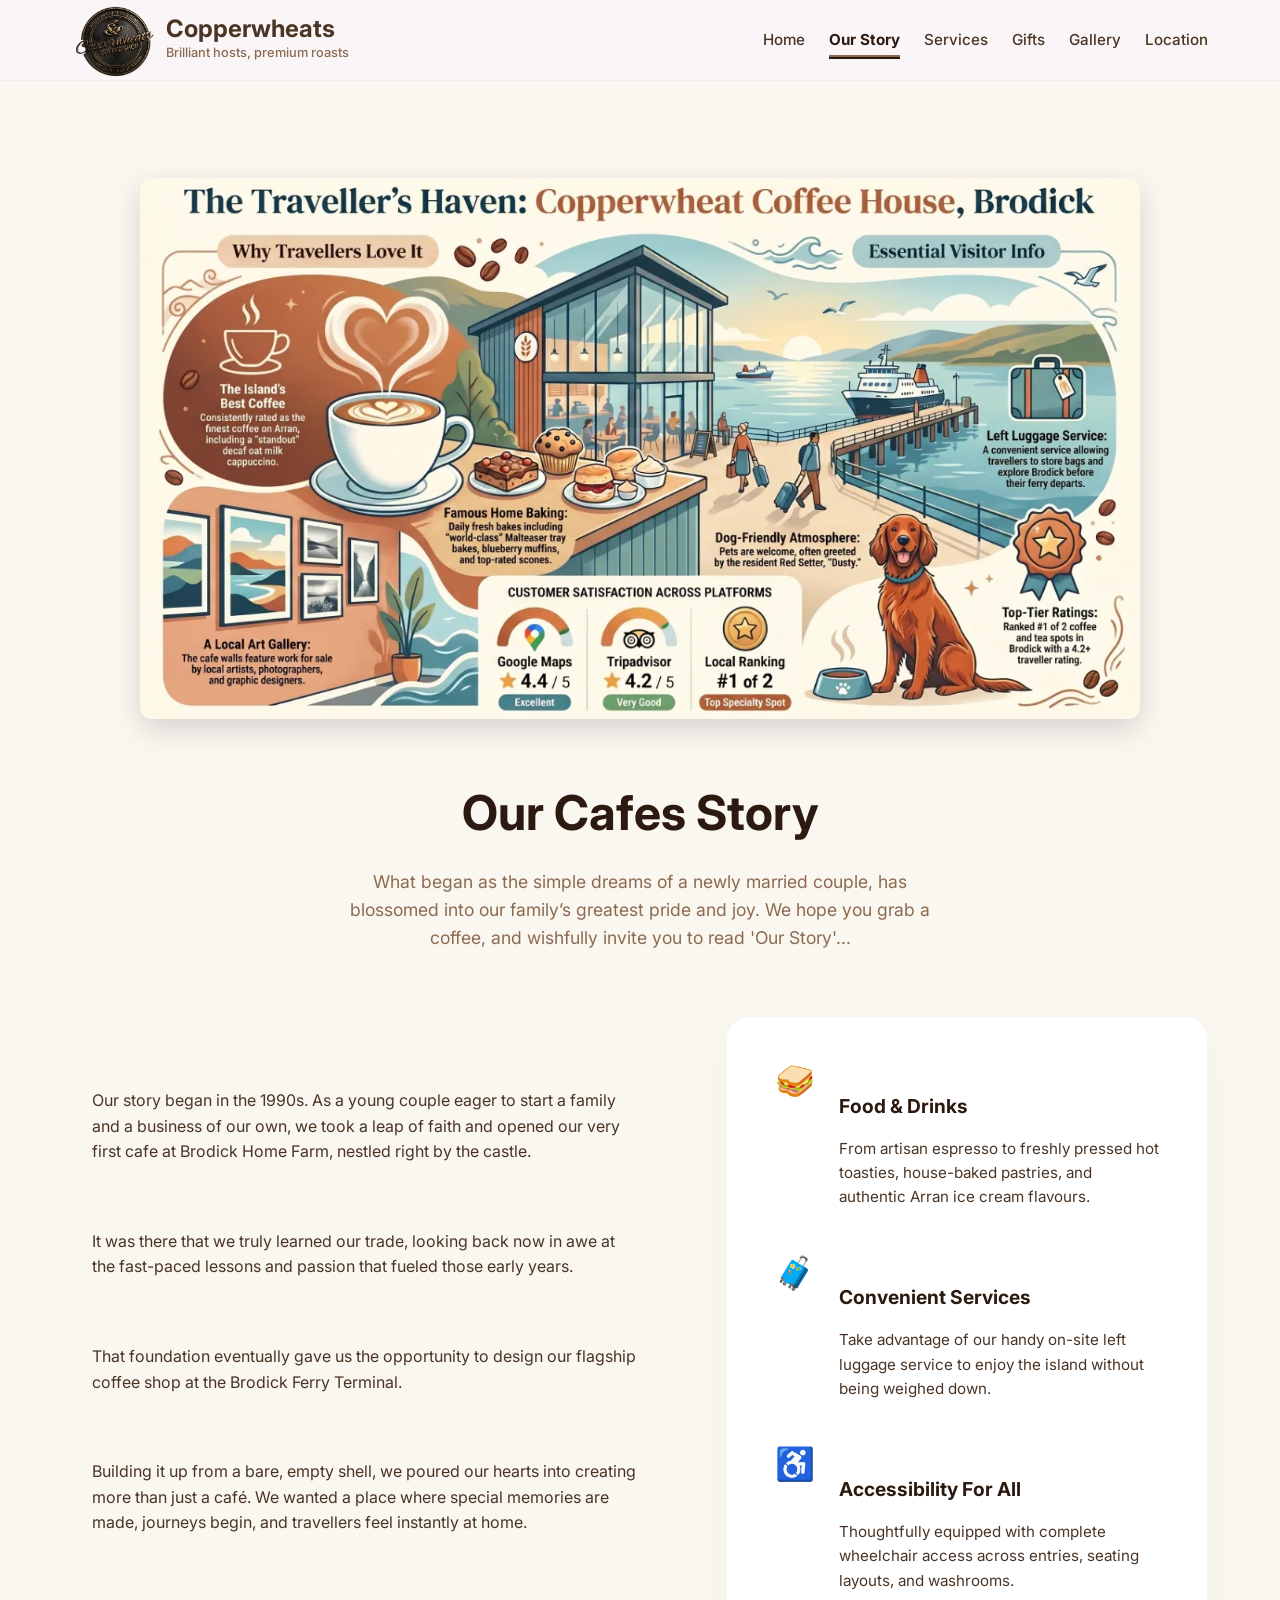
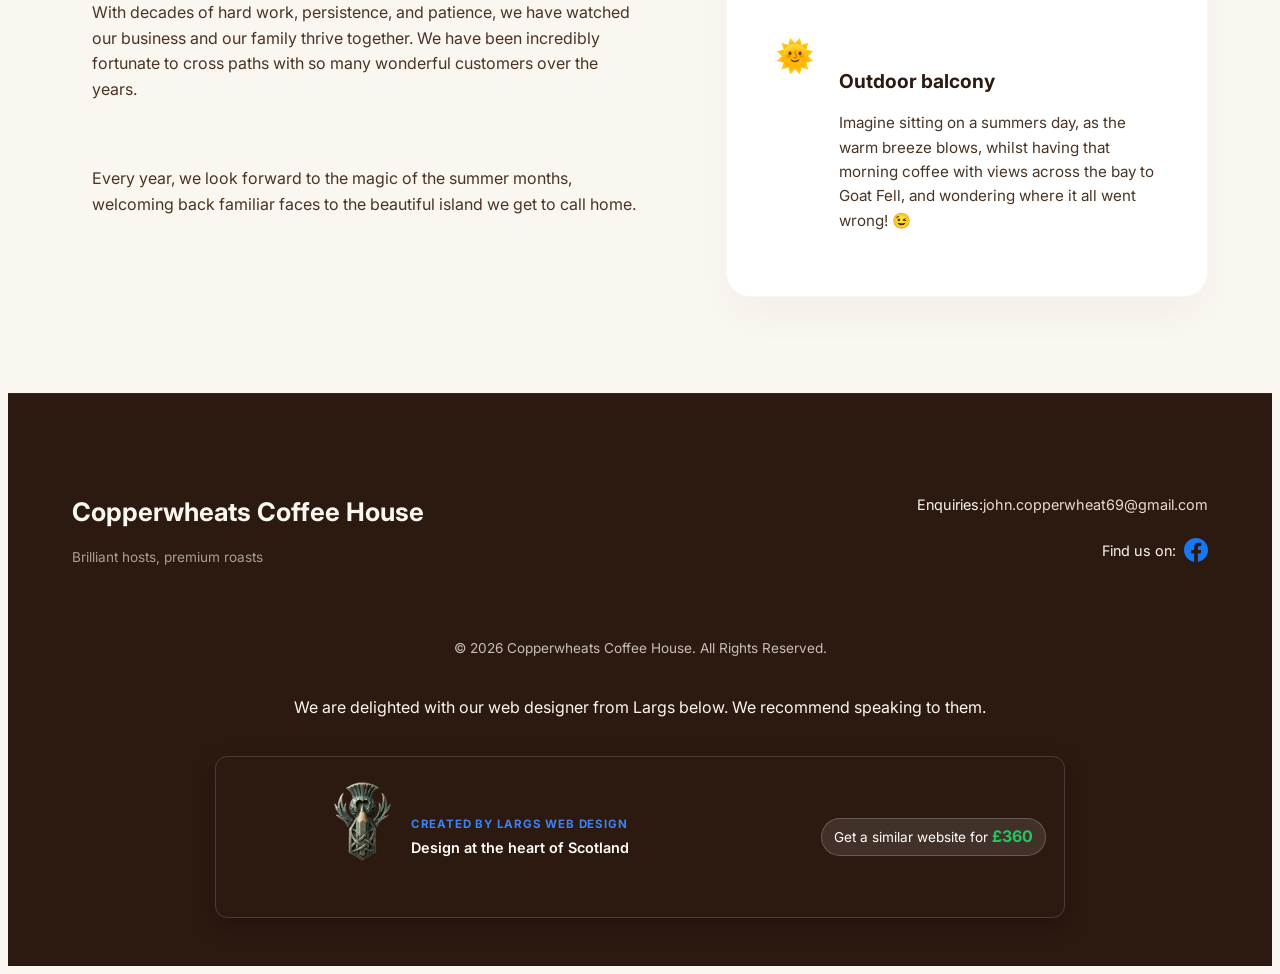
==== commit 09588cc3: "New Build with Mobile Optimised" ====
--- a/about/index.html
+++ b/about/index.html
@@ -1,9 +1,9 @@
-<!DOCTYPE html><html lang="en"><head><!-- Google Tag Manager (gtag.js) --><script async src="https://www.googletagmanager.com/gtag/js?id=G-T9F1HF99BM"></script><script>
-        window.dataLayer = window.dataLayer || [];
-        function gtag(){dataLayer.push(arguments);}
-        gtag('js', new Date());
-        gtag('config', 'G-T9F1HF99BM');
-      </script><meta charset="UTF-8"><meta name="viewport" content="width=device-width, initial-scale=1.0"><!-- Asset Preloading & Favicons --><link rel="preload" href="/logo.webp" as="image" type="image/webp"><link rel="icon" type="image/png" href="/favicon.png" sizes="150x150"><link rel="apple-touch-icon" href="/favicon.png"><!-- Page Meta & Canonical Tag --><title>Our Cafes Story | Copperwheats</title><meta name="description" content="Our Cafes Story"><link rel="canonical" href="https://www.copperwheats.co.uk/about/"><!-- Fonts --><link rel="preconnect" href="https://fonts.googleapis.com"><link rel="preconnect" href="https://fonts.gstatic.com" crossorigin><link href="https://fonts.googleapis.com/css2?family=Cormorant+Garamond:wght@600;700&family=Plus+Jakarta+Sans:wght@300;400;500;600;700&family=Inter:wght@400;500;700&display=swap" rel="stylesheet"><!-- SEO JSON-LD Schema (Rendered as static raw script tag) --><script type="application/ld+json">{"@context":"https://schema.org","@type":"CafeOrCoffeeShop","name":"Copperwheats Coffee House","description":"Our Cafes Story","url":"https://www.copperwheats.co.uk","telephone":"+44 1770 303522","image":"https://www.copperwheats.co.uk/images/Shopfront.webp","servesCuisine":["Coffee","Cafe","Tea","Green Tea","Herbal Tea","Muffins","Pastries","Bakery","Ice Cream","Sandwiches","Toasties","Light Bites","Scottish","British","Vegetarian options","Gluten-free options","Vegan options"],"priceRange":"£","areaServed":[{"@type":"City","name":"Isle of Arran"},{"@type":"City","name":"Brodick"},{"@type":"City","name":"Lamlash"},{"@type":"City","name":"Whiting Bay"},{"@type":"City","name":"Lochranza"},{"@type":"City","name":"Kilmory"},{"@type":"City","name":"Blackwaterfoot"},{"@type":"City","name":"Corrie"},{"@type":"City","name":"Sannox"},{"@type":"City","name":"Pirnmill"},{"@type":"City","name":"Catacol"},{"@type":"City","name":"Machrie"},{"@type":"City","name":"Sliddery"},{"@type":"City","name":"Kildonan"},{"@type":"City","name":"Shiskine"}],"address":{"@type":"PostalAddress","streetAddress":"The Pier, Brodick, Isle of Arran","addressLocality":"Brodick","addressRegion":"Isle of Arran","postalCode":"KA27 8AX","addressCountry":"GB"},"geo":{"@type":"GeoCoordinates","latitude":55.5772,"longitude":-5.1385},"openingHoursSpecification":[{"@type":"OpeningHoursSpecification","dayOfWeek":"Monday","opens":"10:00","closes":"16:30"},{"@type":"OpeningHoursSpecification","dayOfWeek":"Tuesday","opens":"10:00","closes":"16:30"},{"@type":"OpeningHoursSpecification","dayOfWeek":"Wednesday","opens":"10:00","closes":"16:30"},{"@type":"OpeningHoursSpecification","dayOfWeek":"Thursday","opens":"10:00","closes":"16:30"},{"@type":"OpeningHoursSpecification","dayOfWeek":"Friday","opens":"10:00","closes":"16:30"},{"@type":"OpeningHoursSpecification","dayOfWeek":"Saturday","opens":"10:00","closes":"16:30"},{"@type":"OpeningHoursSpecification","dayOfWeek":"Sunday","opens":"10:00","closes":"16:30"}],"sameAs":["https://www.google.com/maps/place/?q=place_id:ChIJsR7E-07viUgRKh1IqQQ9mAc","https://www.facebook.com/Copperwheats","https://www.tripadvisor.co.uk/Restaurant_Review-g551754-d3649538-Reviews-Copperwheat_Coffee_House-Brodick_Isle_of_Arran_Scotland.html"]}</script><!-- Astro serves public/scripts/comparison-slider.js at /scripts/comparison-slider.js --><script src="/scripts/comparison-slider.js" defer></script><!-- Enforce View Transitions site-wide --><meta name="astro-view-transitions-enabled" content="true"><meta name="astro-view-transitions-fallback" content="animate"><script type="module" src="/_astro/ClientRouter.astro_astro_type_script_index_0_lang.Sx5bM3k1.js"></script><link rel="stylesheet" href="/_astro/BaseLayout.YvO1q3K4.css"><style>[data-astro-transition-scope="astro-znvvpdic-4"] { view-transition-name: site-logo; }@layer astro { ::view-transition-old(site-logo) { 
+<!DOCTYPE html><html lang="en"><head><meta charset="UTF-8"><meta name="viewport" content="width=device-width, initial-scale=1.0"><!-- 1. Critical Preconnects & High-Priority LCP Asset --><link rel="preconnect" href="https://fonts.googleapis.com"><link rel="preconnect" href="https://fonts.gstatic.com" crossorigin><!-- Preload strictly on index route and inline critical background style --><!-- 2. Async Non-Blocking Google Fonts Loading --><link rel="stylesheet" href="https://fonts.googleapis.com/css2?family=Cormorant+Garamond:wght@600;700&family=Plus+Jakarta+Sans:wght@300;400;500;600;700&family=Inter:wght@400;500;700&display=swap" media="print" onload="this.media='all'"><noscript><link rel="stylesheet" href="https://fonts.googleapis.com/css2?family=Cormorant+Garamond:wght@600;700&family=Plus+Jakarta+Sans:wght@300;400;500;600;700&family=Inter:wght@400;500;700&display=swap"></noscript><!-- 3. Favicons & Meta --><link rel="icon" type="image/png" href="/favicon.png" sizes="150x150"><link rel="apple-touch-icon" href="/favicon.png"><title>Our Cafes Story | Copperwheats</title><meta name="description" content="Our Cafes Story"><link rel="canonical" href="https://www.copperwheats.co.uk/about/"><!-- 4. SEO Schema & View Transitions --><script type="application/ld+json">{"@context":"https://schema.org","@type":"CafeOrCoffeeShop","name":"Copperwheats Coffee House","description":"Our Cafes Story","url":"https://www.copperwheats.co.uk","telephone":"+44 1770 303522","image":"https://www.copperwheats.co.uk/images/Shopfront.webp","servesCuisine":["Coffee","Cafe","Tea","Green Tea","Herbal Tea","Muffins","Pastries","Bakery","Ice Cream","Sandwiches","Toasties","Light Bites","Scottish","British","Vegetarian options","Gluten-free options","Vegan options"],"priceRange":"£","areaServed":[{"@type":"City","name":"Isle of Arran"},{"@type":"City","name":"Brodick"},{"@type":"City","name":"Lamlash"},{"@type":"City","name":"Whiting Bay"},{"@type":"City","name":"Lochranza"},{"@type":"City","name":"Kilmory"},{"@type":"City","name":"Blackwaterfoot"},{"@type":"City","name":"Corrie"},{"@type":"City","name":"Sannox"},{"@type":"City","name":"Pirnmill"},{"@type":"City","name":"Catacol"},{"@type":"City","name":"Machrie"},{"@type":"City","name":"Sliddery"},{"@type":"City","name":"Kildonan"},{"@type":"City","name":"Shiskine"}],"address":{"@type":"PostalAddress","streetAddress":"The Pier, Brodick, Isle of Arran","addressLocality":"Brodick","addressRegion":"Isle of Arran","postalCode":"KA27 8AX","addressCountry":"GB"},"geo":{"@type":"GeoCoordinates","latitude":55.5772,"longitude":-5.1385},"openingHoursSpecification":[{"@type":"OpeningHoursSpecification","dayOfWeek":"Monday","opens":"10:00","closes":"16:30"},{"@type":"OpeningHoursSpecification","dayOfWeek":"Tuesday","opens":"10:00","closes":"16:30"},{"@type":"OpeningHoursSpecification","dayOfWeek":"Wednesday","opens":"10:00","closes":"16:30"},{"@type":"OpeningHoursSpecification","dayOfWeek":"Thursday","opens":"10:00","closes":"16:30"},{"@type":"OpeningHoursSpecification","dayOfWeek":"Friday","opens":"10:00","closes":"16:30"},{"@type":"OpeningHoursSpecification","dayOfWeek":"Saturday","opens":"10:00","closes":"16:30"},{"@type":"OpeningHoursSpecification","dayOfWeek":"Sunday","opens":"10:00","closes":"16:30"}],"sameAs":["https://www.google.com/maps/place/?q=place_id:ChIJsR7E-07viUgRKh1IqQQ9mAc","https://www.facebook.com/Copperwheats","https://www.tripadvisor.co.uk/Restaurant_Review-g551754-d3649538-Reviews-Copperwheat_Coffee_House-Brodick_Isle_of_Arran_Scotland.html"]}</script><meta name="astro-view-transitions-enabled" content="true"><meta name="astro-view-transitions-fallback" content="animate"><script type="module" src="/_astro/ClientRouter.astro_astro_type_script_index_0_lang.Sx5bM3k1.js"></script><!-- 5. Non-Blocking Analytics --><script async src="https://www.googletagmanager.com/gtag/js?id=G-T9F1HF99BM"></script><script>
+          window.dataLayer = window.dataLayer || [];
+          function gtag(){dataLayer.push(arguments);}
+          gtag('js', new Date());
+          gtag('config', 'G-T9F1HF99BM');
+        </script><link rel="stylesheet" href="/_astro/BaseLayout.YvO1q3K4.css"><style>[data-astro-transition-scope="astro-znvvpdic-4"] { view-transition-name: site-logo; }@layer astro { ::view-transition-old(site-logo) { 
 	animation-duration: 180ms;
 	animation-timing-function: cubic-bezier(0.76, 0, 0.24, 1);
 	animation-fill-mode: both;
